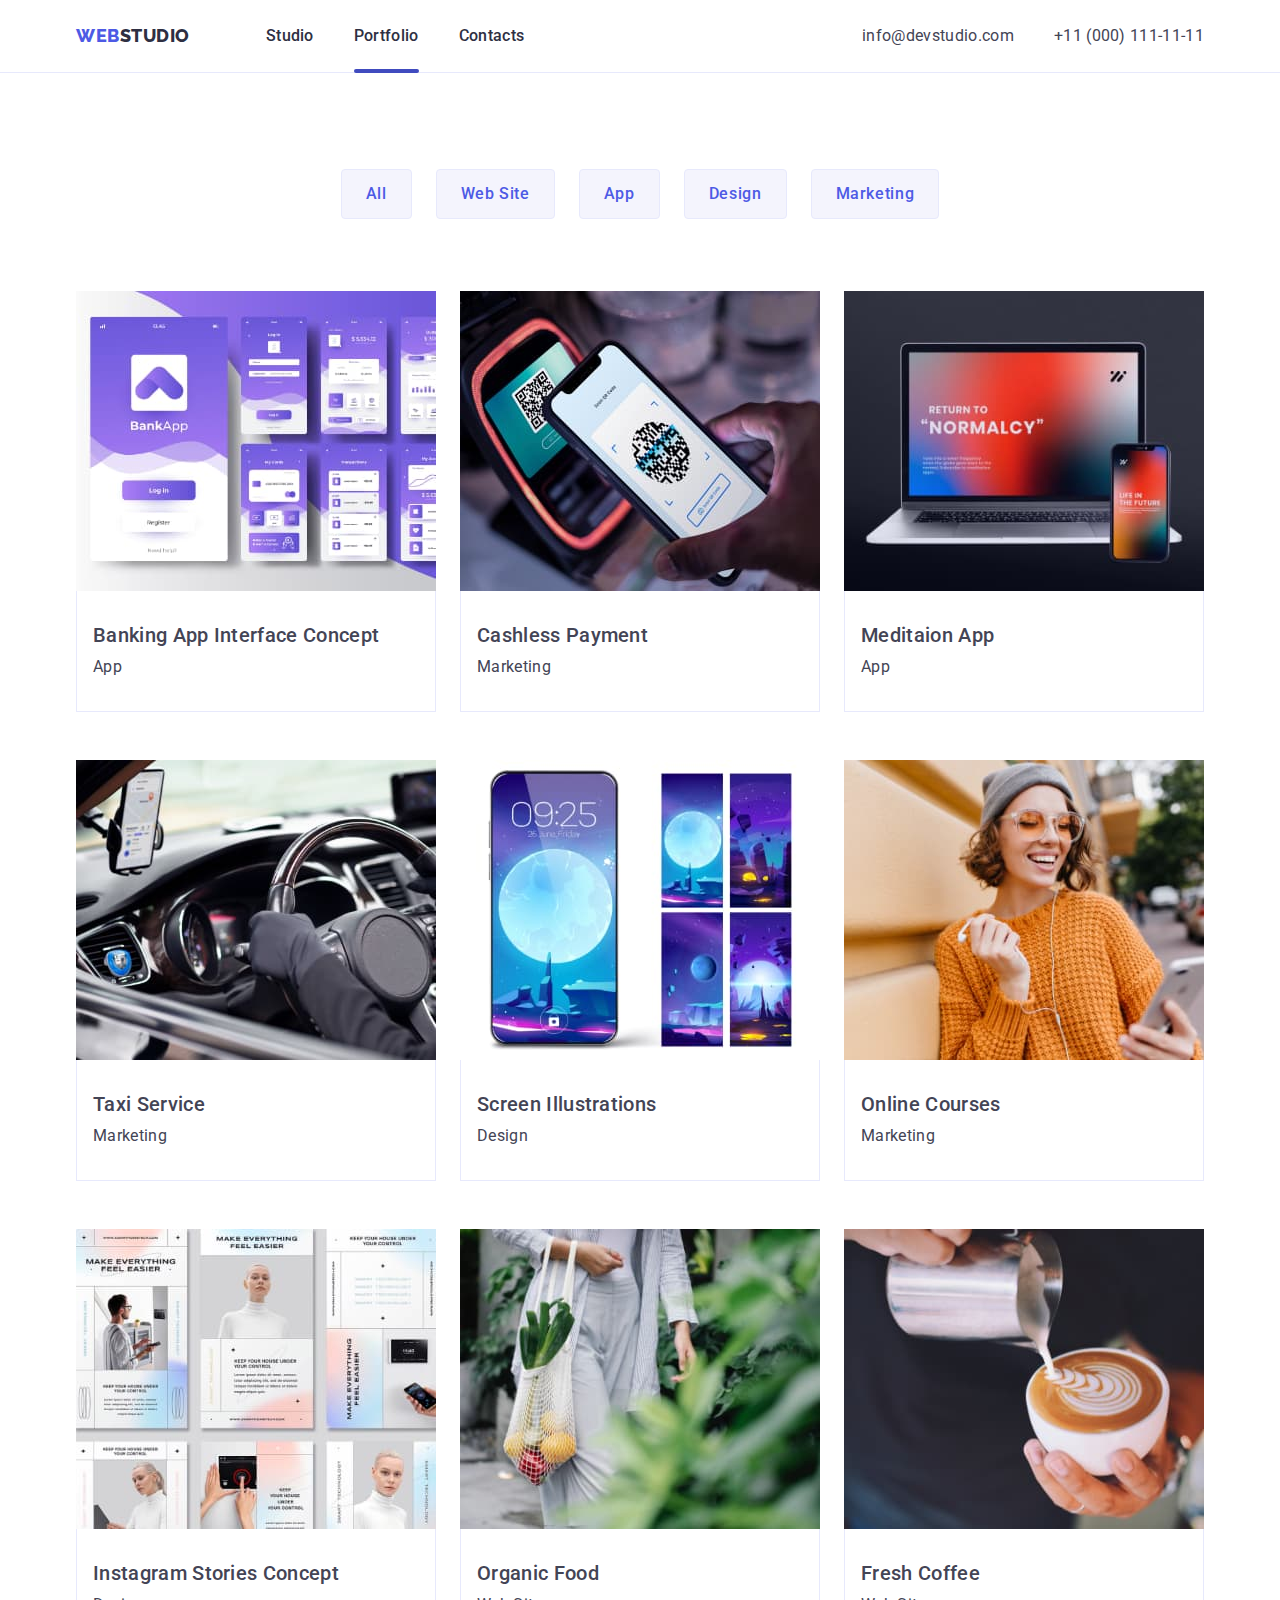
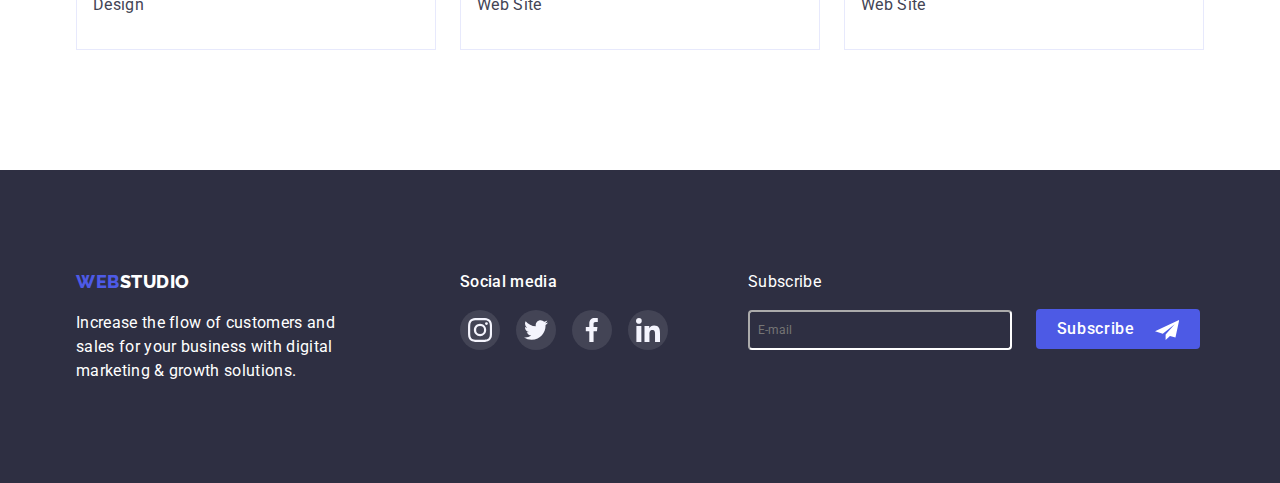
==== portfolio.html @ 2e5018e1 "duplicate repository hw5" ====
<!DOCTYPE html>
<html lang="en">
  <head>
    <meta charset="UTF-8" />
    <meta http-equiv="X-UA-Compatible" content="IE=edge" />
    <meta name="viewport" content="width=device-width, initial-scale=1.0" />
    <title>Portfolio</title>
    <link
      href="https://fonts.googleapis.com/css2?family=Raleway:wght@800&family=Roboto+Condensed&family=Roboto:wght@400;500;700&display=swap"
      rel="stylesheet"
    />
    <link
      rel="stylesheet"
      href="https://cdnjs.cloudflare.com/ajax/libs/modern-normalize/1.1.0/modern-normalize.min.css"
    />
    <link rel="stylesheet" href="./css/style.css" />
  </head>
  <body>
    <header class="page-hader">
      <!--navigation-->
      <div class="container">
        <div class="header-section">
          <nav class="nav-block">
            <a href="./index.html" class="logo"
              ><span class="logo-part">Web</span>Studio</a
            >
            <ul class="navbar">
              <li class="navbar-list item list">
                <a href="./index.html" class="navbar-link">Studio</a>
              </li>
              <li class="navbar-list item list">
                <a href="./portfolio.html" class="navbar-link current"
                  >Portfolio</a
                >
              </li>
              <li class="navbar-list item list">
                <a href="" class="navbar-link">Contacts</a>
              </li>
            </ul>
          </nav>

          <address class="address">
            <ul class="address-block">
              <li class="contacts-list item list">
                <a href="mailto:info@devstudio.com" class="contacts-mail"
                  >info@devstudio.com</a
                >
              </li>
              <li class="contacts-list item list">
                <a href="tel:+110001111111" class="contacts-tel"
                  >+11 (000) 111-11-11</a
                >
              </li>
            </ul>
          </address>
        </div>
      </div>
    </header>

    <!--portfolio-->
    <section class="portfolio">
      <div class="container">
        <h1 class="visually-hidden">buttons block</h1>
        <ul class="buttons-list list">
          <li class="button-filter">
            <button type="button" class="button-item">All</button>
          </li>

          <li class="button-filter">
            <button type="button" class="button-item">Web Site</button>
          </li>

          <li class="button-filter">
            <button type="button" class="button-item">App</button>
          </li>

          <li class="button-filter">
            <button type="button" class="button-item">Design</button>
          </li>

          <li class="button-filter">
            <button type="button" class="button-item">Marketing</button>
          </li>
        </ul>
      </div>
      <div class="container">
        <div class="porfolio-card">
          <ul class="portfolio-block">
            <li class="portfolio-list item list">
              <a href="#" class="portfilio_link">
                <div class="portfolio_thumb">
                  <img
                    src="./images/portfolio/bankapp.jpg"
                    alt="example mobile banking app"
                  />

                  <div class="portfolio_overlay">
                    <p>
                      Lorem ipsum dolor sit amet consectetur adipisicing elit.
                      Laborum cupiditate at a fugiat beatae! Rem dolorum nostrum
                      eaque consequatur, odio debitis velit consequuntur
                      aliquam, delectus reprehenderit laboriosam numquam
                      deserunt quas!
                    </p>
                  </div>
                </div>
                <div class="portfolio-content">
                  <h2 class="portfolio-title title">
                    Banking App Interface Concept
                  </h2>
                  <p class="portfolio-text">App</p>
                </div>
              </a>
            </li>

            <li class="portfolio-list item list">
              <a href="#" class="portfilio_link">
                <div class="portfolio_thumb">
                  <img
                    src="./images/portfolio/nfc.jpg"
                    width="360"
                    height="300"
                    alt="example cashless payment"
                  />
                  <div class="portfolio_overlay">
                    <p>
                      Lorem ipsum dolor sit amet consectetur adipisicing elit.
                      Laborum cupiditate at a fugiat beatae! Rem dolorum nostrum
                      eaque consequatur, odio debitis velit consequuntur
                      aliquam, delectus reprehenderit laboriosam numquam
                      deserunt quas!
                    </p>
                  </div>
                </div>
                <div class="portfolio-content">
                  <h2 class="portfolio-title title">Cashless Payment</h2>
                  <p class="portfolio-text">Marketing</p>
                </div></a
              >
            </li>
            <li class="portfolio-list item list">
              <a href="#" class="portfilio_link">
                <div class="portfolio_thumb">
                  <img
                    src="./images/portfolio/maditationapp.jpg"
                    width="360"
                    height="300"
                    alt="example maditation app on lap top"
                  />
                  <div class="portfolio_overlay">
                    <p>
                      Lorem ipsum dolor sit amet consectetur adipisicing elit.
                      Laborum cupiditate at a fugiat beatae! Rem dolorum nostrum
                      eaque consequatur, odio debitis velit consequuntur
                      aliquam, delectus reprehenderit laboriosam numquam
                      deserunt quas!
                    </p>
                  </div>
                </div>
                <div class="portfolio-content">
                  <h2 class="portfolio-title title">Meditaion App</h2>
                  <p class="portfolio-text">App</p>
                </div></a
              >
            </li>
            <li class="portfolio-list item list">
              <a href="#" class="portfilio_link">
                <div class="portfolio_thumb">
                  <img
                    src="./images/portfolio/taxiapp.jpg"
                    width="360"
                    height="300"
                    alt="driver watching mobile taxi app"
                  />
                  <div class="portfolio_overlay">
                    <p>
                      Lorem ipsum dolor sit amet consectetur adipisicing elit.
                      Laborum cupiditate at a fugiat beatae! Rem dolorum nostrum
                      eaque consequatur, odio debitis velit consequuntur
                      aliquam, delectus reprehenderit laboriosam numquam
                      deserunt quas!
                    </p>
                  </div>
                </div>

                <div class="portfolio-content">
                  <h2 class="portfolio-title title">Taxi Service</h2>
                  <p class="portfolio-text">Marketing</p>
                </div></a
              >
            </li>
            <li class="portfolio-list item list">
              <a href="#" class="portfilio_link">
                <div class="portfolio_thumb">
                  <img
                    src="./images/portfolio/screen.jpg"
                    width="360"
                    height="300"
                    alt="mobile phone screen with 4 kinds of pictures"
                  />
                  <div class="portfolio_overlay">
                    <p class="content-overlay">
                      Lorem ipsum dolor sit amet consectetur adipisicing elit.
                      Laborum cupiditate at a fugiat beatae! Rem dolorum nostrum
                      eaque consequatur, odio debitis velit consequuntur
                      aliquam, delectus reprehenderit laboriosam numquam
                      deserunt quas!
                    </p>
                  </div>
                </div>
                <div class="portfolio-content">
                  <h2 class="portfolio-title title">Screen Illustrations</h2>
                  <p class="portfolio-text">Design</p>
                </div></a
              >
            </li>

            <li class="portfolio-list item list">
              <a href="#" class="portfilio_link">
                <div class="portfolio_thumb">
                  <img
                    src="./images/portfolio/courses.jpg"
                    width="360"
                    height="300"
                    alt="red hair girl watching phone and smile"
                  />
                  <div class="portfolio_overlay">
                    <p>
                      Lorem ipsum dolor sit amet consectetur adipisicing elit.
                      Laborum cupiditate at a fugiat beatae! Rem dolorum nostrum
                      eaque consequatur, odio debitis velit consequuntur
                      aliquam, delectus reprehenderit laboriosam numquam
                      deserunt quas!
                    </p>
                  </div>
                </div>
                <div class="portfolio-content">
                  <h2 class="portfolio-title title">Online Courses</h2>
                  <p class="portfolio-text">Marketing</p>
                </div></a
              >
            </li>
            <li class="portfolio-list item list">
              <a href="#" class="portfilio_link">
                <div class="portfolio_thumb">
                  <img
                    src="./images/portfolio/instagram.jpg"
                    width="360"
                    height="300"
                    alt="collage different instagram pages style"
                  />
                  <div class="portfolio_overlay">
                    <p>
                      Lorem ipsum dolor sit amet consectetur adipisicing elit.
                      Laborum cupiditate at a fugiat beatae! Rem dolorum nostrum
                      eaque consequatur, odio debitis velit consequuntur
                      aliquam, delectus reprehenderit laboriosam numquam
                      deserunt quas!
                    </p>
                  </div>
                </div>
                <div class="portfolio-content">
                  <h2 class="portfolio-title title">
                    Instagram Stories Concept
                  </h2>
                  <p class="portfolio-text">Design</p>
                </div></a
              >
            </li>
            <li class="portfolio-list item list">
              <a href="#" class="portfilio_link">
                <div class="portfolio_thumb">
                  <img
                    src="./images/portfolio/food.jpg"
                    width="360"
                    height="300"
                    alt="a woman carries fresh vegetables"
                  />
                  <div class="portfolio_overlay">
                    <p>
                      Lorem ipsum dolor sit amet consectetur adipisicing elit.
                      Laborum cupiditate at a fugiat beatae! Rem dolorum nostrum
                      eaque consequatur, odio debitis velit consequuntur
                      aliquam, delectus reprehenderit laboriosam numquam
                      deserunt quas!
                    </p>
                  </div>
                </div>
                <div class="portfolio-content">
                  <h2 class="portfolio-title title">Organic Food</h2>
                  <p class="portfolio-text">Web Site</p>
                </div></a
              >
            </li>
            <li class="portfolio-list item list">
              <a href="#" class="portfilio_link">
                <div class="portfolio_thumb">
                  <img
                    src="./images/portfolio/cofeee.jpg"
                    width="360"
                    height="300"
                    alt="barista pours coffee into a cup"
                  />
                  <div class="portfolio_overlay">
                    <p>
                      Lorem ipsum dolor sit amet consectetur adipisicing elit.
                      Laborum cupiditate at a fugiat beatae! Rem dolorum nostrum
                      eaque consequatur, odio debitis velit consequuntur
                      aliquam, delectus reprehenderit laboriosam numquam
                      deserunt quas!
                    </p>
                  </div>
                </div>
                <div class="portfolio-content">
                  <h2 class="portfolio-title title">Fresh Coffee</h2>
                  <p class="portfolio-text">Web Site</p>
                </div></a
              >
            </li>
          </ul>
        </div>
      </div>
    </section>

    <!--footer-->
    <footer class="footer">
      <div class="container">
        <div class="footer-block">
          <div class="footer-logo">
            <a href="./index.html" class="logo"
              ><span class="logo-part">Web</span
              ><span class="logo-second">Studio</span></a
            >
            <div class="footer-text">
              <p>
                Increase the flow of customers and sales for your business with
                digital marketing & growth solutions.
              </p>
            </div>
          </div>

          <div class="social-links">
            <h3 class="socialmedia-title">Social media</h3>
            <ul class="socialmedia-list list">
              <li class="socialmedia-item">
                <a href="#" class="socialmedia-link">
                  <svg class="socialmedia-icon">
                    <use
                      href="./images/social_links/symbol-defs.svg#icon-instagram"
                    ></use>
                  </svg>
                </a>
              </li>
              <li class="socialmedia-item">
                <a href="#" class="socialmedia-link">
                  <svg class="socialmedia-icon">
                    <use
                      href="./images/social_links/symbol-defs.svg#icon-twitter"
                    ></use>
                  </svg>
                </a>
              </li>
              <li class="socialmedia-item">
                <a href="#" class="socialmedia-link">
                  <svg class="socialmedia-icon">
                    <use
                      href="./images/social_links/symbol-defs.svg#icon-facebook"
                    ></use>
                  </svg>
                </a>
              </li>
              <li class="socialmedia-item">
                <a href="#" class="socialmedia-link">
                  <svg class="socialmedia-icon">
                    <use
                      href="./images/social_links/symbol-defs.svg#icon-linkedin"
                    ></use>
                  </svg>
                </a>
              </li>
            </ul>
          </div>
          <form class="form-footer">
            <label for="email" type="email"> Subscribe </label>
            <div class="form-field">
              <input
                type="email"
                name="email"
                class="input-info"
                id="email"
                placeholder="E-mail"
              />
              <div class="subscribe-button">
                <button type="submite" class="subscribe-btn">
                  Subscribe
                  <svg class="form_send-icon">
                    <use
                      href="./images/form-icon/symbol-defs.svg#.form-field-icon-send"
                    ></use>
                  </svg>
                </button>
              </div>
            </div>
          </form>
        </div>
      </div>
    </footer>
  </body>
</html>
---- css/style.css ----
/*----------special properties-------*/
:root {
  --primery-text-color: #434455;
  --title-text-color: #2e2f42;
  --accent-color: #4d5ae5;
  --accent-color-hover: #404bbf;
  --primary-bg-color: #ffffff;
  --secodary-text-color: #ffffff;
  --main-bcg-color: #f4f4fd;
  --button-main-color: #f4f4fd;
  --button-border-color: #e7e9fc;
  --main-small-space: 24px;
  --main-large-spase: 120px;
}
.visually-hidden {
  position: absolute;
  width: 1px;
  height: 1px;
  margin: -1px;
  border: 0;
  padding: 0;

  white-space: nowrap;
  clip-path: inset(100%);
  clip: rect(0 0 0 0);
  overflow: hidden;
}
/*------------global-----------------*/

body {
  color: var(--primery-text-color);
  font-family: "Roboto", sans-serif;
  font-size: 16px;
  line-height: 1.5;
  letter-spacing: 0.02em;
  margin: 0px;
}

.list {
  list-style: none;
}

.title {
  font-size: 20px;
  font-weight: 500;
  line-height: 1.2;
}

h1,
h2,
h3,
ul,
p {
  padding: 0;
  margin: 0;
}

.container {
  width: 1158px;
  padding-left: 15px;
  padding-right: 15px;
  margin-right: auto;
  margin-left: auto;
}
img {
  display: block;
  max-width: 100%;
  height: auto;
}
a {
  text-decoration: none;
  font-style: normal;
}

/*---header----*/
.page-hader {
  padding: var(--main-small-space);
  border-bottom: 1px solid var(--button-border-color);
}
.header-section {
  display: flex;
}

/*-------------block nav-----------*/

/*-------------logo----------------*/
.logo {
  color: var(--title-text-color);
  font-family: Raleway;
  font-weight: 800;
  font-size: 18px;
  line-height: 1.33;
  letter-spacing: 0.03em;
  text-transform: uppercase;
}
.logo-part {
  color: var(--accent-color);
}
.logo-second {
  color: var(--secodary-text-color);
}

.nav-block {
  display: flex;
  transition: color 0, 5s linear;
}

.navbar {
  display: flex;
  margin-left: 76px;
  gap: 40px;
}

.navbar-link {
  display: flex;
  font-size: 16px;
  font-weight: 500;
  position: relative;
  color: var(--title-text-color);
  transition: 0.25s linear;
}

.navbar-link:hover,
.navbar-link:focus {
  color: var(--accent-color-hover);
}

.navbar-list {
  position: relative;
  transition: 0.25s linear;
}
.current::after {
  content: "";
  position: absolute;
  display: block;
  top: 45px;
  left: 0px;

  width: 100%;
  height: 4px;
  background-color: var(--accent-color-hover);

  border-radius: 2px;
}

/*-----------address block----------*/
.address {
  margin-left: auto;
}
.address-block {
  display: flex;
  gap: 40px;
}

.contacts-mail,
.contacts-tel {
  text-decoration: none;
  color: var(--primery-text-color);
  font-size: 16px;
}

.contacts-mail:hover,
.contacts-mail:focus {
  color: var(--accent-color-hover);
}
.contacts-tel:hover,
.contacts-tel:focus {
  color: var(--accent-color-hover);
}
/*-------------block nav-----------*/

/*------------------hero block--------*/
.hero-page {
  color: var(--secodary-text-color);
  max-width: 1440px;

  margin-bottom: var(--main-large-spase);
  margin-left: auto;
  margin-right: auto;
  padding-top: 188px;
  padding-bottom: 188px;
  text-align: center;
  content: "";

  background-color: var(--primery-text-color);
  background-image: linear-gradient(
      rgba(46, 47, 66, 0.7),
      rgba(46, 47, 66, 0.7)
    ),
    url(../images/background/people-office\ 1.jpg);

  background-repeat: no-repeat;
  background-position: center center;
  background-size: cover;
}

.hero-title {
  font-weight: 700;
  font-size: 56px;
  line-height: 1.1;
  letter-spacing: 0.02em;
  margin-bottom: 48px;
}

.hero-btn {
  display: block;
  border-radius: 4px;
  min-width: 169px;
  padding: 16px 32px;
  margin: 0 auto;
  border: none;

  color: var(--secodary-text-color);
  background-color: var(--accent-color);
  font-weight: 500;
  letter-spacing: 0.04em;
  line-height: 1.5;
  cursor: pointer;
  transition: 250ms linear;
}

.hero-btn:hover,
.hero-btn:focus {
  background-color: var(--accent-color-hover);
}
.backdrop {
  position: fixed;
  top: 0;
  left: 0;
  width: 100%;
  height: 100%;

  background-color: rgba(46, 47, 66, 0.4);
  transition: opacity 250ms linear, visibility 250ms linear;
}
.is-hidden {
  visibility: hidden;
  pointer-events: none;
}
.backdrop.is-hidden {
  opacity: 0;
  pointer-events: none;
}
.modal {
  position: absolute;
  top: 50%;
  left: 50%;

  width: 408px;
  height: 576px;

  padding: 15px;

  background-color: #fcfcfc;
  border-radius: 4px;
  box-shadow: 0px 1px 1px rgba(0, 0, 0, 0.14), 0px 1px 3px rgba(0, 0, 0, 0.12),
    0px 2px 1px rgba(0, 0, 0, 0.2);

  transform: translate(-50%, -50%) scale(1);
  transition: 0.25s linear;
}
.backdrop.is-hidden .modal {
  transform: translate(-50%, -50%) scale(0);
}

.close-hero_modal {
  display: block;
  margin-left: auto;
  padding: 8px;

  width: 24px;
  height: 24px;
  border-radius: 50%;
  border: 1px solid rgba(0, 0, 0, 0.1);
  background-color: rgba(231, 233, 252, 1);
  cursor: pointer;
  transition: 0.25s linear;
}
.close-hero_modal:hover,
.close-hero_modal:focus {
  background-color: var(--accent-color-hover);
}

.close-icon {
  display: block;
  margin: auto;
  width: 100%;
  height: 100%;

  fill: #000000;
}
.close-icon:hover,
.close-icon:focus {
  fill: var(--primary-bg-color);
}

/*------------------features-------------*/
.features-block {
  margin-bottom: var(--main-large-spase);
}

.features {
  display: flex;
  gap: var(--main-small-space);
}

.features-title {
  margin-bottom: 8px;
}

.features-text {
  min-width: 264px;
  text-align: left;
}
.features-list::before {
  content: "";
  display: block;
  height: 112px;
  background-repeat: no-repeat;
  background-position: center;
  background-color: var(--button-main-color);
  padding: 24px 100px;
  margin-bottom: 8px;
}
.strategy::before {
  background-image: url(../images/background/antenna.svg);
}

.punctuality::before {
  background-image: url(../images/background/clock.svg);
}

.diligence::before {
  background-image: url(../images/background/diagram.svg);
}
.technologies::before {
  background-image: url(../images/background/astronaut.svg);
}
/*------------------competence------------*/
.work-section {
  margin-bottom: var(--main-large-spase);
}
.work-title {
  color: var(--title-text-color);
  font-size: 36px;
  font-weight: 700;
  line-height: 1.1;
  letter-spacing: 0.02em;
  margin-bottom: 72px;
  text-align: center;
}
.work-list {
  margin-left: var(--main-small-space);
}
.work-list:first-child {
  margin-left: 0;
}
.work_image-set {
  display: flex;
  flex-basis: calc(100% / 3);
  margin: 0;
}

/*---------------------team---------------*/
.team {
  align-content: center;
  margin-right: auto;
  margin-left: auto;
  padding-top: var(--main-large-spase);
  padding-bottom: var(--main-large-spase);
  background-color: var(--button-main-color);
}
.team-title {
  color: var(--title-text-color);
  font-size: 36px;
  font-weight: 700;
  line-height: 1.1;
  letter-spacing: 0.02em;
  text-align: center;
  margin-bottom: 72px;
}
.team-list {
  display: flex;
  gap: var(--main-small-space);
}
.team-block {
  background-color: var(--primary-bg-color);
  box-shadow: 0px 1px 6px rgba(46, 47, 66, 0.08),
    0px 1px 1px rgba(46, 47, 66, 0.16), 0px 2px 1px rgba(46, 47, 66, 0.08);
}
.team-content {
  padding: 32px 16px;
  text-align: center;
  border-radius: 0px 0px 4px 4px;
}

.team-member {
  color: var(--title-text-color);
  margin-bottom: 8px;
}
.team-image {
  background-color: var(--primary-bg-color);
}
.team-person {
  margin-bottom: 8px;
}
.personal-links {
  display: flex;
  justify-content: center;
  gap: 24px;
}

.personal-item {
  width: 40px;
  height: 40px;
}
.personal-link {
  display: flex;
  justify-content: center;
  align-items: center;
  width: 100%;
  height: 100%;
  border-radius: 50%;
  background-color: var(--accent-color);
  transition: 0.25s linear;
}
.personal-link:hover {
  background-color: var(--accent-color-hover);
}
.personal_media-icon {
  width: 16px;
  height: 16px;
}

/*-------customers---------*/
.customer-block {
  padding-top: 130px;
  padding-bottom: 130px;
  margin-right: auto;
  margin-left: auto;
  background-color: var(--primary-bg-color);
}
.customer-title {
  color: var(--title-text-color);
  font-weight: 700;
  font-size: 36px;
  line-height: 1.1;
  text-align: center;
  margin-bottom: 72px;
}

.customer-list {
  display: flex;
  justify-content: center;
  gap: 24px;
}
.customer-link {
  display: block;
}

.brand-list {
  display: flex;
  align-items: center;
  justify-content: center;
}

.brand-link {
  display: block;
  padding: 16px 32px;
  width: 168px;
  height: 88px;
  fill: #8e8f99;
  border: 1px solid #8e8f99;
  border-radius: 4px;
  transition: 0.25s linear;
}
.brand-link:hover,
.brand-link:focus {
  fill: var(--accent-color-hover);
  border-color: var(--accent-color-hover);
}

/*-------------------footer----------------*/
.footer {
  color: var(--secodary-text-color);
  background-color: #2e2f42;
  margin-right: auto;
  margin-left: auto;
  padding: 100px 0 100px 0;
}

.footer-block {
  display: flex;
}
.footer-text {
  margin-top: 16px;
}
.footer-logo {
  display: block;
  width: 264px;
}
.footer-logo > .logo {
  margin-bottom: 16px;
}

/*----social links---*/
.socialmedia-title {
  font-size: 16px;
  font-weight: 500;
  margin-bottom: 16px;
}
.social-links {
  margin-left: 120px;
  margin-right: 0;
}

.socialmedia-list {
  display: flex;
  justify-content: center;
  gap: 16px;
}
.socialmedia-item {
  width: 40px;
  height: 40px;
}

.socialmedia-link {
  display: flex;
  justify-content: center;
  align-items: center;
  width: 100%;
  height: 100%;
  border-radius: 50%;
  background-color: var(--primery-text-color);
  transition: 0.25s linear;
}
.socialmedia-link:is(:hover, :focus) {
  background-color: #31d0aa;
}
.socialmedia-icon {
  width: 24px;
  height: 24px;
}
.form-footer {
  display: flex;
  flex-direction: column;

  margin-left: 80px;
}
.form-field {
  display: flex;
  align-items: baseline;
  gap: 24px;
}
.label {
  display: inline-block;
  margin-bottom: 16px;
}

.input-info {
  font-size: 12px;
  padding: 8px 8px;
  width: 264px;
  height: 40px;
  border-color: #ffffff;
  border-radius: 4px;
  background-color: #2e2f42;
  margin-top: 16px;
  color: var(--secodary-text-color);
}

.subscribe-btn {
  display: block;
  border-radius: 4px;
  padding: 8px;
  min-width: 164px;
  max-height: 40px;

  border: none;
  color: var(--secodary-text-color);
  background-color: var(--accent-color);
  font-weight: 500;
  font-size: 16px;
  letter-spacing: 0.04em;
  line-height: 1.5;
  cursor: pointer;
  transition: 250ms linear;
}
.subscribe-btn:is(:hover, :focus) {
  background-color: var(--accent-color-hover);
}
.form_send-icon {
  display: inline-block;
  vertical-align: middle;
  margin-left: 16px;
  width: 24px;
  height: 24px;
}

/*-------------<page portfolio>------------*/

/*----------------buttons------------------*/
.buttons-list {
  display: flex;
  justify-content: center;

  padding-top: 96px;
  margin-bottom: 72px;
  gap: var(--main-small-space);
  transition: transform 250ms ease, opacity 1s ease;
}
.button-item {
  border: 1px solid var(--button-border-color);
  background-color: var(--button-main-color);
  color: var(--accent-color);
  padding: 12px 24px;
  border-radius: 4px;
  border-width: 1px;

  font-weight: 500;
  line-height: 1.5;
  text-align: center;
  letter-spacing: 0.04em;
  transition: 250ms linear, opacity 3s linear;
}
.button-item:hover,
.button-item:focus {
  border-color: var(--button-border-color);
  background-color: var(--accent-color-hover);
  color: var(--secodary-text-color);
  border-color: var(--accent-color-hover);
  transition: transform 250ms ease, opacity 1s ease;
}
.button-filter:hover {
  box-shadow: 0px 3px 1px rgba(0, 0, 0, 0.1), 0px 2px 1px rgba(0, 0, 0, 0.08),
    0px 2px 2px rgba(0, 0, 0, 0.12);
  border-radius: 4px;
}

/*-------------portfolio----------------*/
.portfolio {
  margin-bottom: 120px;
}

.portfolio-block {
  padding: 0;
  margin: 0;
  display: flex;
  flex-wrap: wrap;
}
.portfolio-block .list {
  margin-top: 48px;
  margin-right: var(--main-small-space);
}
.portfolio-block .list:nth-child(-n + 3) {
  margin-top: 0;
}
.portfolio-block .list:nth-child(3n) {
  margin-right: 0px;
}
.portfolio-list:hover {
  box-shadow: 0px 1px 6px rgba(46, 47, 66, 0.08),
    0px 1px 1px rgba(46, 47, 66, 0.16), 0px 2px 1px rgba(46, 47, 66, 0.08);
}

.portfolio-list {
  position: relative;
}
.portfolio-content {
  color: var(--primery-text-color);
  text-decoration: none;
  padding-top: 32px;
  padding-left: 16px;
  padding-bottom: 32px;
  text-align: left;
  border: 1px solid var(--button-border-color);
  border-top: none;
}
.portfolio-content:hover {
  border-color: var(--button-main-color);
}
.portfolio-title {
  margin-bottom: 8px;
}

.portfolio-text {
  font-size: 16px;
  font-weight: 400;
}

/*------------*/
.portfolio_thumb {
  position: relative;
  overflow: hidden;
}

.portfolio_overlay {
  display: inline-block;
  position: absolute;
  opacity: 0;

  top: 0;
  left: 0;
  width: 100%;
  height: 100%;
  background-color: var(--accent-color-hover);

  transform: translateY(100%);
  transition: transform 250ms ease, opacity 1s ease;
  padding: 40px 32px;
  color: var(--secodary-text-color);
}
.portfilio_link:is(:hover, :focus) .portfolio_overlay {
  transform: translateY(0);
  opacity: 1;
}
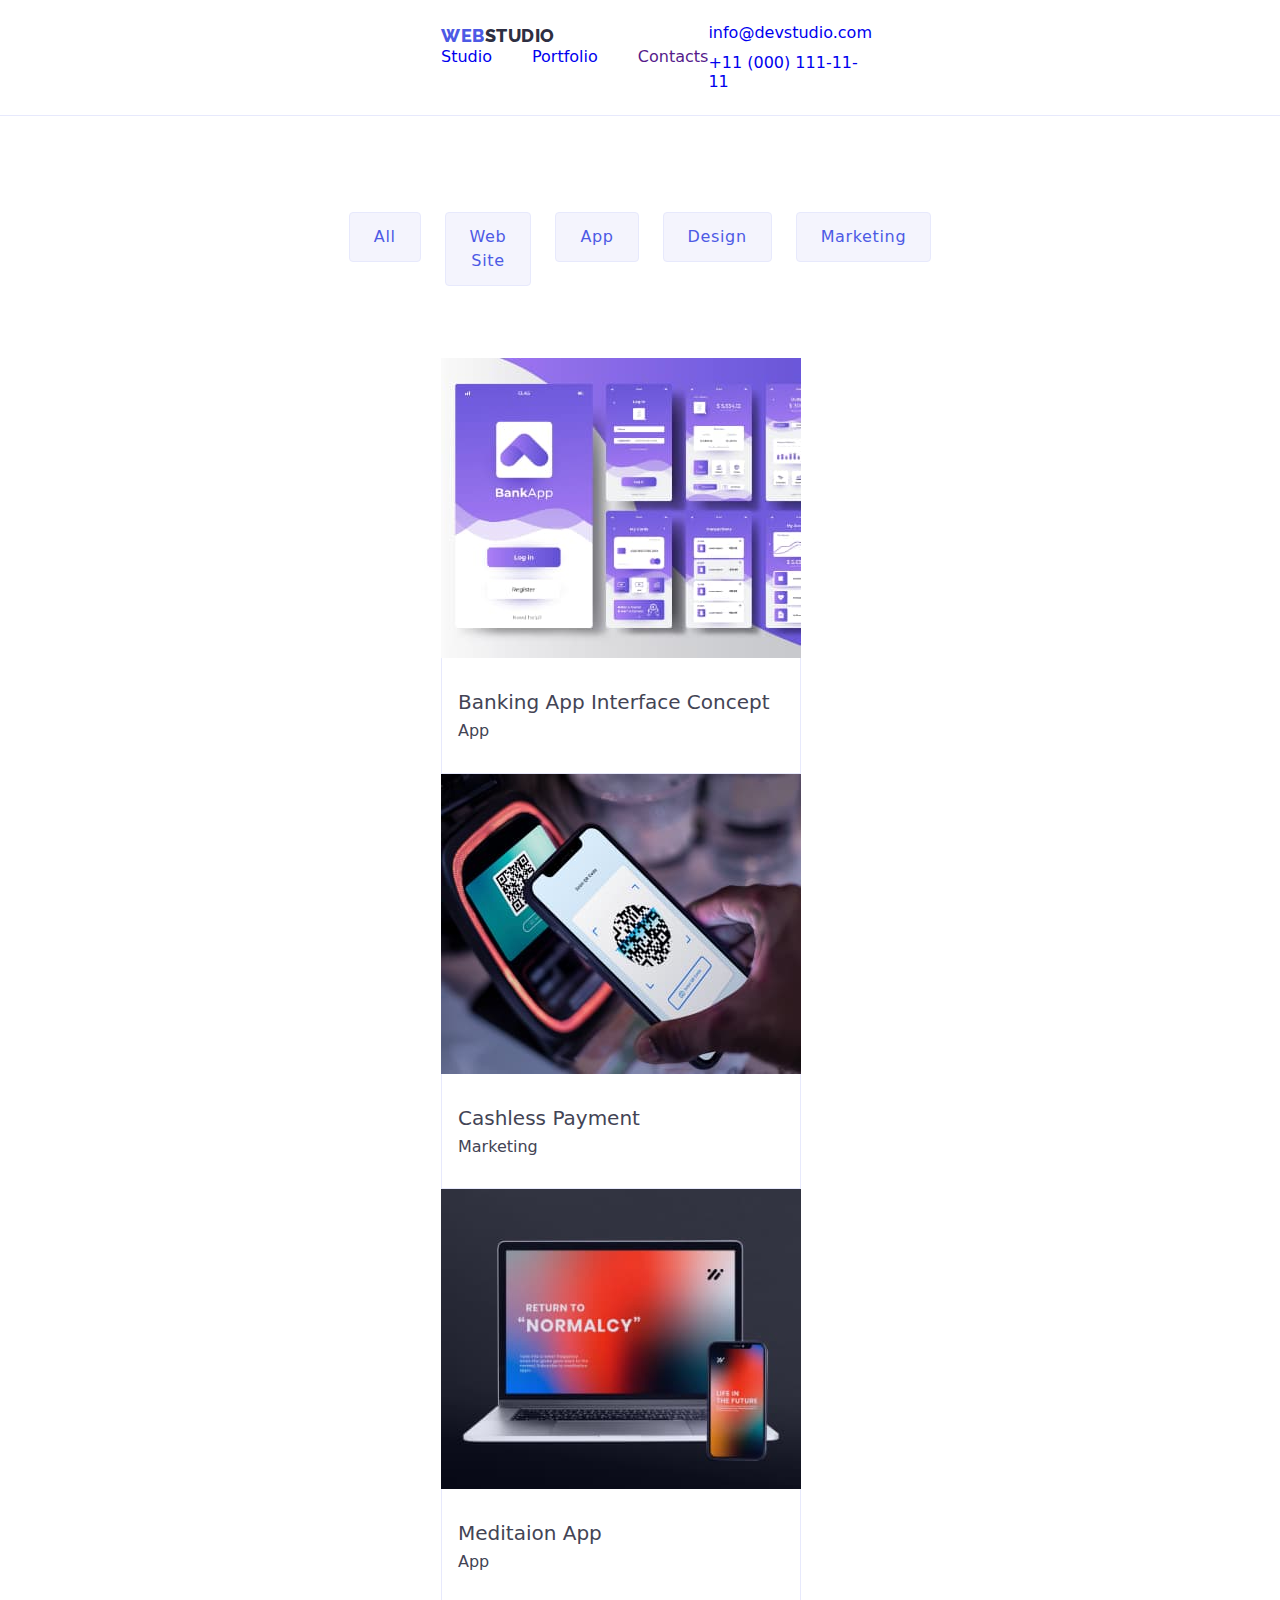
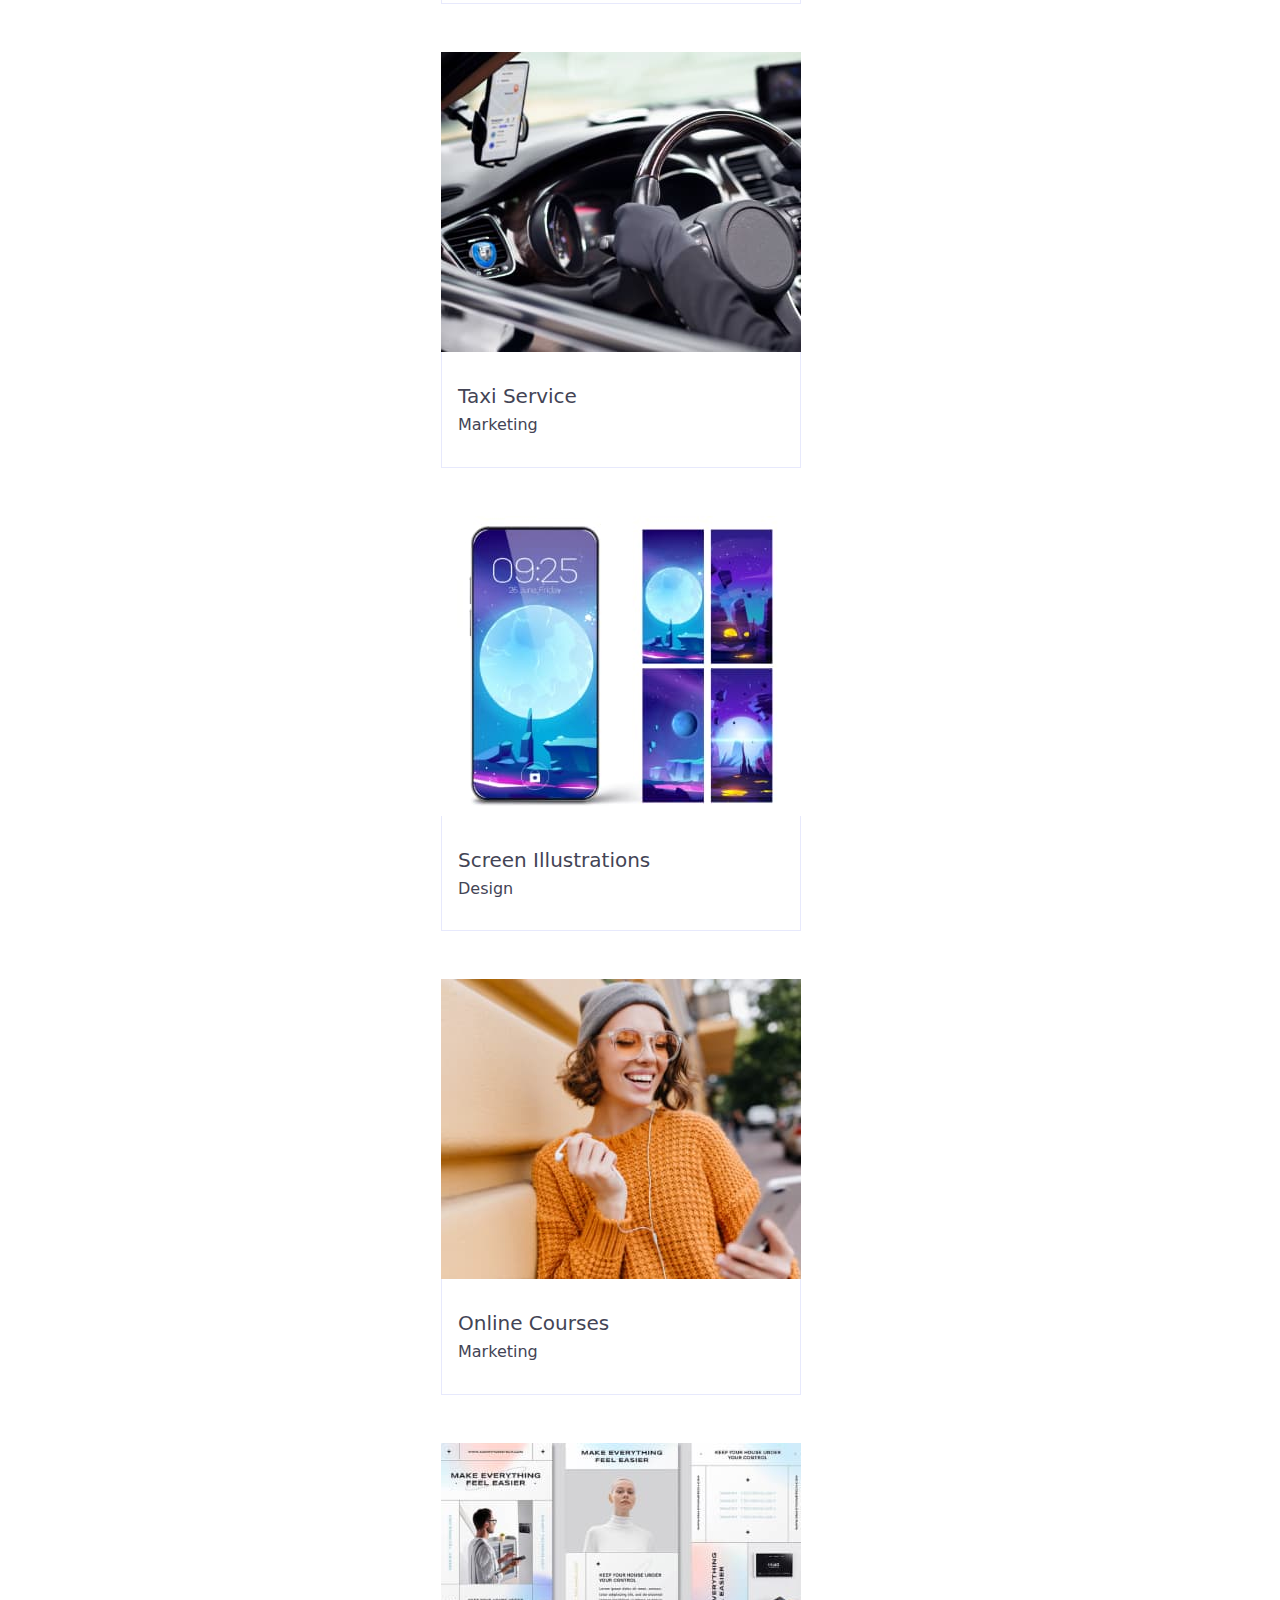
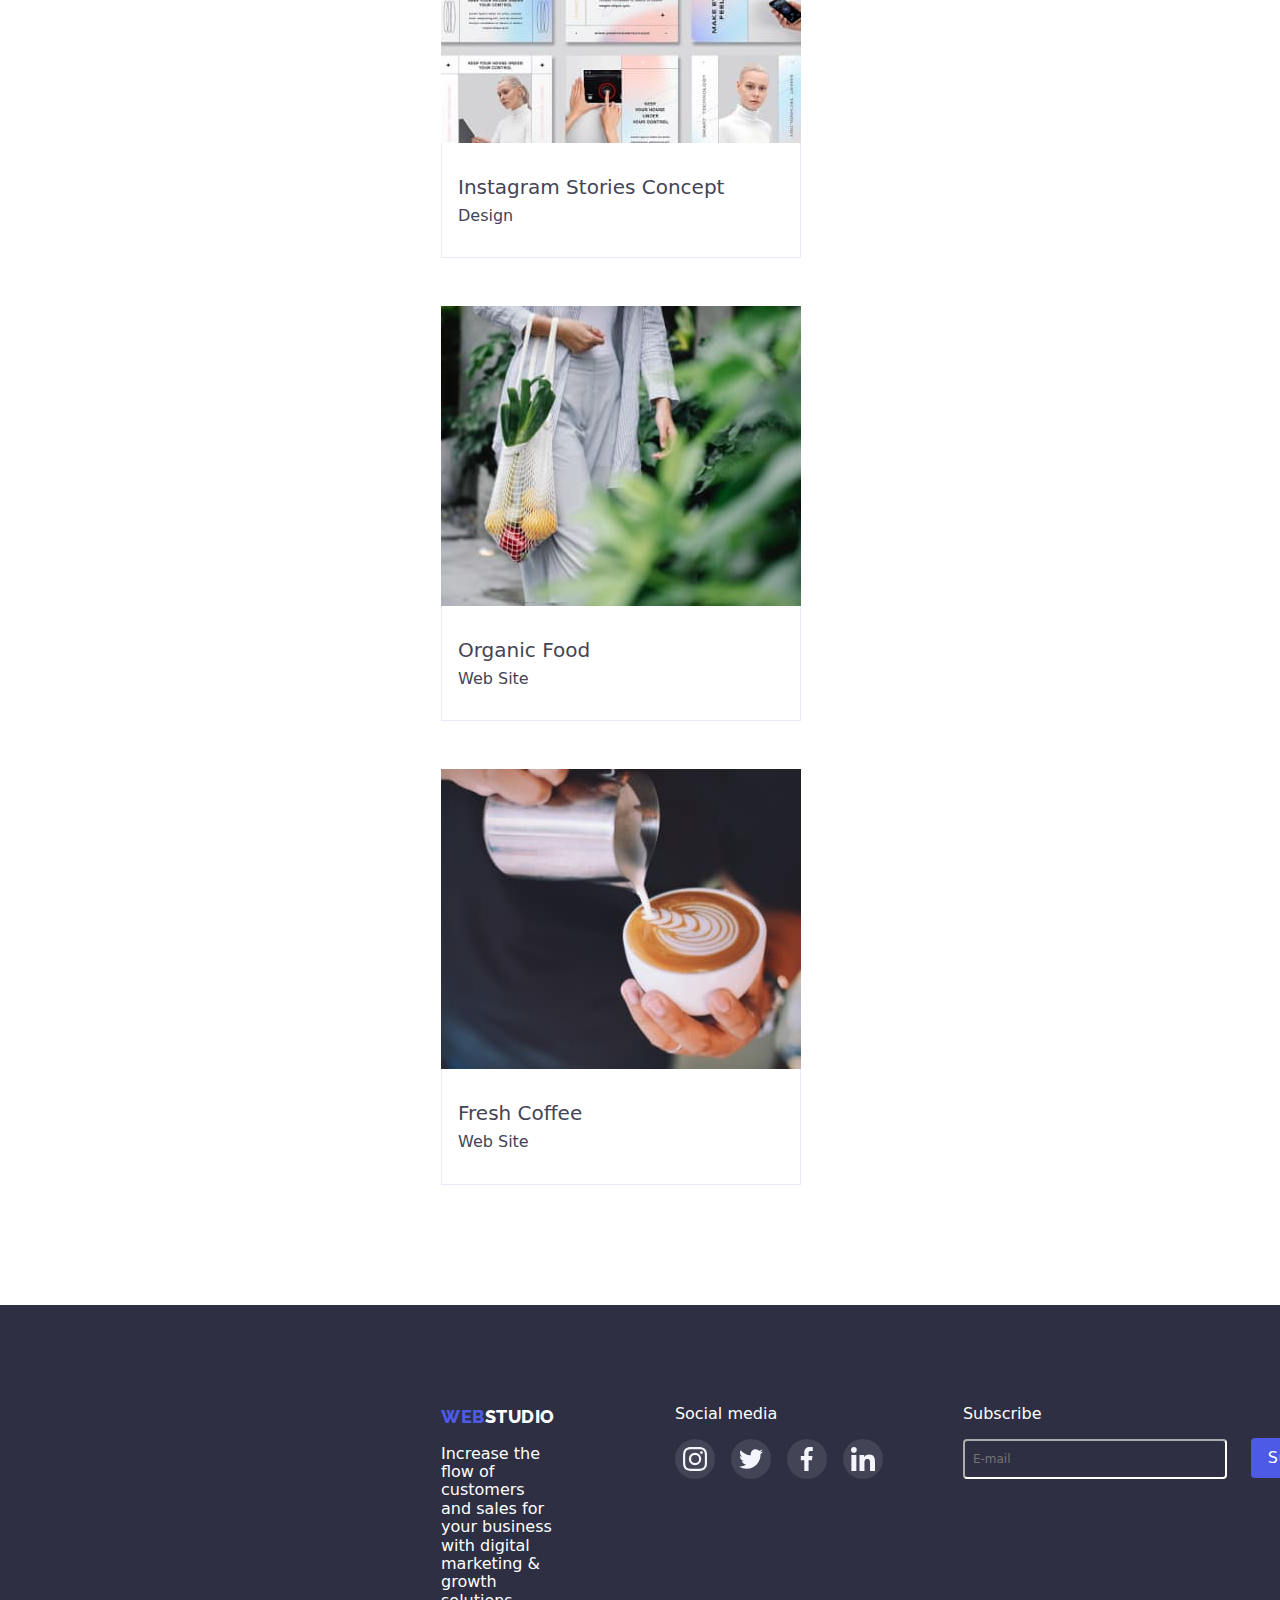
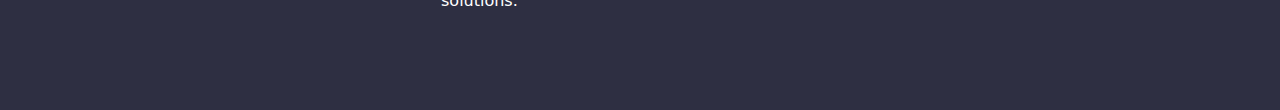
==== commit 3aa26615: "added css to portfolio page" ====
--- a/portfolio.html
+++ b/portfolio.html
@@ -13,7 +13,9 @@
       rel="stylesheet"
       href="https://cdnjs.cloudflare.com/ajax/libs/modern-normalize/1.1.0/modern-normalize.min.css"
     />
-    <link rel="stylesheet" href="./css/style.css" />
+     <link rel="stylesheet" href="./css/style.css" />
+    <link rel="stylesheet" href="./css/tablet.css" />
+    <link rel="stylesheet" href="./css/mobile.css" />
   </head>
   <body>
     <header class="page-hader">
@@ -381,7 +383,7 @@
             </ul>
           </div>
           <form class="form-footer">
-            <label for="email" type="email"> Subscribe </label>
+            <label for="email"> Subscribe </label>
             <div class="form-field">
               <input
                 type="email"
@@ -391,7 +393,7 @@
                 placeholder="E-mail"
               />
               <div class="subscribe-button">
-                <button type="submite" class="subscribe-btn">
+                <button type="submit" class="subscribe-btn">
                   Subscribe
                   <svg class="form_send-icon">
                     <use
--- a/css/style.css
+++ b/css/style.css
@@ -1,4 +1,4 @@
-/*----------special properties-------*/
+/* ----------special properties-------*/
 :root {
   --primery-text-color: #434455;
   --title-text-color: #2e2f42;
@@ -9,6 +9,8 @@
   --main-bcg-color: #f4f4fd;
   --button-main-color: #f4f4fd;
   --button-border-color: #e7e9fc;
+  --form-color: rgba(142, 143, 153, 1);
+  --form-color-focus: rgba(77, 90, 229, 1);
   --main-small-space: 24px;
   --main-large-spase: 120px;
 }
@@ -25,8 +27,9 @@
   clip: rect(0 0 0 0);
   overflow: hidden;
 }
+*/
 /*------------global-----------------*/
-
+ 
 body {
   color: var(--primery-text-color);
   font-family: "Roboto", sans-serif;
@@ -56,7 +59,7 @@
 }
 
 .container {
-  width: 1158px;
+  width: 100%;
   padding-left: 15px;
   padding-right: 15px;
   margin-right: auto;
@@ -82,9 +85,25 @@
 }
 
 /*-------------block nav-----------*/
+/* .burger-btn {
+  border-color: transparent;
+  background-color: transparent;
+  padding: 0;
+}
+.burger:hover {
+  fill: var(--accent-color-hover);
+}
+.burger {
+  display: block;
+  fill: rgba(46, 47, 66, 1);
+  background-color: rgba(255, 255, 255, 1);
+  outline: none;
+  width: 30px;
+  height: 19px;
+} */
 
 /*-------------logo----------------*/
-.logo {
+/* .logo {
   color: var(--title-text-color);
   font-family: Raleway;
   font-weight: 800;
@@ -141,10 +160,10 @@
   background-color: var(--accent-color-hover);
 
   border-radius: 2px;
-}
+} */
 
 /*-----------address block----------*/
-.address {
+/* .address {
   margin-left: auto;
 }
 .address-block {
@@ -166,11 +185,11 @@
 .contacts-tel:hover,
 .contacts-tel:focus {
   color: var(--accent-color-hover);
-}
+} */
 /*-------------block nav-----------*/
 
 /*------------------hero block--------*/
-.hero-page {
+/* .hero-page {
   color: var(--secodary-text-color);
   max-width: 1440px;
 
@@ -222,7 +241,7 @@
 .hero-btn:hover,
 .hero-btn:focus {
   background-color: var(--accent-color-hover);
-}
+} */
 .backdrop {
   position: fixed;
   top: 0;
@@ -243,13 +262,15 @@
 }
 .modal {
   position: absolute;
+  display: inline-block;
+  align-items: center;
   top: 50%;
   left: 50%;
 
   width: 408px;
-  height: 576px;
-
-  padding: 15px;
+  height: 584px;
+
+  padding: 24px;
 
   background-color: #fcfcfc;
   border-radius: 4px;
@@ -267,6 +288,7 @@
   display: block;
   margin-left: auto;
   padding: 8px;
+  margin-bottom: 24px;
 
   width: 24px;
   height: 24px;
@@ -294,8 +316,157 @@
   fill: var(--primary-bg-color);
 }
 
+/*-----------modal form----------*/
+/* .form {
+  margin: 0;
+  padding: 0;
+}
+
+.form-title {
+  color: var(--title-text-color);
+  font-size: 16px;
+  margin-bottom: 14px;
+}
+.form-group {
+  position: relative;
+  display: flex;
+  flex-direction: column;
+
+  font-size: 12px;
+  text-align: left;
+  margin-bottom: 8px;
+}
+.form-group input {
+  height: 40px;
+}
+.form-group:nth-child(4n) {
+  margin-bottom: 16px;
+}
+.form-group:nth-child(5n) {
+  margin-bottom: 24px;
+}
+
+.form-input {
+  position: relative;
+}
+
+.input-icon {
+  display: inline;
+  position: absolute;
+  top: 14px;
+  left: 19px;
+  width: 12px;
+  height: 12px;
+  fill: rgba(46, 47, 66, 1);
+}
+
+.form-group label {
+  color: var(--form-color);
+}
+
+.form-group .formfield-input {
+  width: 100%;
+  padding: 11px 38px;
+  border: 1px solid rgba(46, 47, 66, 0.3);
+  border-radius: 4px;
+  outline: none;
+}
+.formfield-input:focus {
+  border-color: var(--form-color-focus);
+}
+input:focus + .input-icon {
+  border-color: var(--form-color-focus);
+  fill: var(--form-color-focus);
+}
+.comments {
+  width: 100%;
+  height: 120px;
+  padding: 8px 16px;
+  resize: none;
+  border-radius: 4px;
+  border: 1px solid rgba(46, 47, 66, 0.3);
+  outline: none;
+}
+
+.comments:focus {
+  border-color: var(--accent-color-hover);
+}
+
+.checkbox {
+  appearance: none;
+  position: absolute;
+}
+
+.checkbox-label::before {
+  position: absolute;
+  content: "";
+  width: 16px;
+  height: 16px;
+  border: 1px solid rgba(46, 47, 66, 1);
+  border-radius: 4px;
+}
+.checkbox:checked + .checkbox-label::before {
+  border-color: rgba(64, 75, 191, 1);
+  background-color: rgba(64, 75, 191, 1);
+  transition: 0.25s linear;
+}
+
+.checkmark-icon {
+  position: absolute;
+  fill: transparent;
+  width: 10px;
+  height: 8px;
+  top: 45%;
+  left: 3px;
+  transform: translateY(-45%);
+}
+.checkmark-icon:focus {
+  fill: var(--primary-bg-color);
+}
+.checkbox:checked + .checkbox-label .checkmark-icon {
+  fill: var(--secodary-text-color);
+  transition: 0.25s linear;
+}
+
+.policy-accept {
+  margin-bottom: 24px;
+}
+
+.policy-accept {
+  margin-left: 24px;
+}
+.policy-link {
+  color: var(--accent-color);
+  text-decoration: underline;
+}
+.formfield-coment .comments::placeholder {
+  color: var(--form-color);
+}
+
+.modal-form-btn {
+  display: block;
+  border-radius: 4px;
+  min-width: 169px;
+  padding: 16px 32px;
+  margin: 0 auto;
+  border: none;
+
+  color: var(--secodary-text-color);
+  background-color: var(--accent-color);
+  font-weight: 500;
+  letter-spacing: 0.04em;
+  line-height: 1.5;
+  cursor: pointer;
+  transition: 0.25s linear;
+  box-shadow: 0px 4px 4px rgba(0, 0, 0, 0.15);
+}
+.modal-form-btn:hover,
+.modal-form-btn:focus {
+  background-color: var(--accent-color-hover);
+  transition: 0.25s linear;
+} */
 /*------------------features-------------*/
-.features-block {
+/* .features-block {
   margin-bottom: var(--main-large-spase);
 }
 
@@ -337,7 +508,7 @@
   background-image: url(../images/background/astronaut.svg);
 }
 /*------------------competence------------*/
-.work-section {
+/* .work-section {
   margin-bottom: var(--main-large-spase);
 }
 .work-title {
@@ -348,8 +519,8 @@
   letter-spacing: 0.02em;
   margin-bottom: 72px;
   text-align: center;
-}
-.work-list {
+} */
+/* .work-list {
   margin-left: var(--main-small-space);
 }
 .work-list:first-child {
@@ -359,7 +530,7 @@
   display: flex;
   flex-basis: calc(100% / 3);
   margin: 0;
-}
+} */
 
 /*---------------------team---------------*/
 .team {
@@ -408,6 +579,7 @@
   display: flex;
   justify-content: center;
   gap: 24px;
+  padding: 0;
 }
 
 .personal-item {
@@ -544,7 +716,6 @@
 .form-footer {
   display: flex;
   flex-direction: column;
-
   margin-left: 80px;
 }
 .form-field {
--- a/css/tablet.css
+++ b/css/tablet.css
@@ -0,0 +1,26 @@
+@media screen and (min-width: 768px) {
+  .container {
+    max-width: 736px;
+  }
+  .burger-btn {
+    display: none;
+  }
+
+  .address-block {
+    display: flex;
+    flex-direction: column;
+    gap: 12px;
+    margin-left: auto;
+  }
+  .logo{
+    margin-right: 0;
+  }
+  .navbar {
+  display: flex;
+  margin-left: 0;
+  gap: 40px;
+}
+
+}
+@media screen and (max-width: 1120px) {
+}
--- a/css/mobile.css
+++ b/css/mobile.css
@@ -0,0 +1,498 @@
+@media screen and (min-width: 480px) {
+  .container {
+    max-width: 428px;
+  }
+
+  .hero-page {
+    margin-bottom: 102px;
+    padding: 112px 39px;
+  }
+
+  .form {
+    max-width: 392px;
+    margin: 0;
+    padding: 0;
+  }
+
+  .team {
+    padding: 0;
+  }
+  .team-title {
+    font-weight: 700;
+  }
+  .team-person {
+    max-width: 100%;
+  }
+
+  .features-title {
+    color: rgba(46, 47, 66, 1);
+    font-weight: 700;
+    font-size: 36px;
+    text-align: center;
+    margin-bottom: 8px;
+  }
+
+  .features-list::before {
+    position: absolute;
+    display: none;
+  }
+
+  .features-block {
+    padding-left: 15px;
+    padding-right: 15px;
+    padding-bottom: 96px;
+    margin: 0;
+  }
+
+  .customer-block {
+    padding-top: 96px;
+    padding-bottom: 96px;
+    margin-left: auto;
+    margin-right: auto;
+
+    background-color: var(--primary-bg-color);
+  }
+}
+@media screen and (max-width: 768px) {
+  .header-section {
+    display: block;
+  }
+  .page-header {
+    padding-left: 0;
+    padding-right: 0;
+  }
+  .navbar {
+    display: none;
+  }
+  .address {
+    display: none;
+  }
+
+  .nav-block {
+    padding-top: 24px;
+    padding-bottom: 24px;
+    display: flex;
+    justify-content: space-between;
+  }
+
+  .work-section {
+    display: none;
+  }
+  .team-list {
+    display: flex;
+    flex-direction: column;
+    gap: 72px;
+  }
+  .container-team {
+    padding: 96px 82px;
+  }
+  .customer-list {
+    display: flex;
+    padding: 0;
+    margin: 0;
+    flex-wrap: wrap;
+    row-gap: 16px;
+    column-gap: 72px;
+  }
+
+  .brand-link {
+    width: 190px;
+  }
+  .brand-list {
+    flex-basis: calc((100% - 16px) / 2);
+  }
+
+  .features {
+    display: flex;
+    flex-direction: column;
+    gap: 72px;
+    width: 100%;
+    padding-left: 15px;
+    padding-right: 15px;
+    margin-top: 102px;
+  }
+  .features-title {
+    color: rgba(46, 47, 66, 1);
+    font-weight: 700;
+    font-size: 36px;
+    text-align: center;
+    margin-bottom: 8px;
+  }
+  .footer-block {
+    display: block;
+  }
+
+  .footer {
+    display: block;
+    text-align: center;
+    padding: 96px 80px;
+  }
+  .form-footer {
+    display: block;
+
+    margin-left: 0;
+  }
+
+  .footer-logo {
+    width: 100%;
+    margin-bottom: 72px;
+  }
+
+  .social-links {
+    margin-left: 0;
+    margin-bottom: 72px;
+  }
+  .label {
+    display: block;
+    width: 100%;
+  }
+  .input-info {
+    display: block;
+    margin-left: 0 auto;
+    margin-right: 0 auto;
+    margin-bottom: 16px;
+    margin-top: 16px;
+    max-width: 100%;
+  }
+  .form-field {
+    display: block;
+    text-align: center;
+  }
+  .form-footer {
+    max-width: 100%;
+    margin-right: 0 auto;
+  }
+  .subscribe-btn {
+    margin: 0 auto;
+  }
+
+  .backdrop {
+    position: fixed;
+    top: 0;
+    left: 0;
+    width: 100%;
+    height: 100%;
+
+    background-color: rgba(46, 47, 66, 0.4);
+    transition: opacity 250ms linear, visibility 250ms linear;
+  }
+  .modal {
+    position: absolute;
+    display: inline-block;
+    align-items: center;
+    top: 50%;
+    left: 50%;
+
+    width: 392px;
+    height: 584px;
+
+    padding: 24px;
+
+    background-color: #fcfcfc;
+    border-radius: 4px;
+    box-shadow: 0px 1px 1px rgba(0, 0, 0, 0.14), 0px 1px 3px rgba(0, 0, 0, 0.12),
+      0px 2px 1px rgba(0, 0, 0, 0.2);
+
+    transform: translate(-50%, -50%) scale(1);
+    transition: 0.25s linear;
+  }
+}
+
+.burger-btn .icon-cross {
+  display: none;
+}
+.burger-btn.is-open .icon-cross {
+  display: block;
+}
+.burger-btn.is-open .icon-menu {
+  display: none;
+}
+.burger-btn {
+  border: #000000;
+  border-radius: 50%;
+  border-color: transparent;
+  background-color: transparent;
+  padding: 0;
+}
+.burger:hover {
+  fill: var(--accent-color-hover);
+}
+.burger {
+  display: block;
+  fill: rgba(46, 47, 66, 1);
+  background-color: rgba(255, 255, 255, 1);
+  outline: none;
+  width: 30px;
+  height: 19px;
+}
+.logo {
+  color: var(--title-text-color);
+  font-family: Raleway;
+  font-weight: 800;
+  font-size: 18px;
+  line-height: 1.33;
+  letter-spacing: 0.03em;
+  text-transform: uppercase;
+}
+.logo-part {
+  color: var(--accent-color);
+}
+.logo-second {
+  color: var(--secodary-text-color);
+}
+
+.hero-page {
+  color: var(--secodary-text-color);
+  max-width: 1440px;
+  text-align: center;
+  content: "";
+
+  background-color: var(--primery-text-color);
+  background-image: linear-gradient(
+      rgba(46, 47, 66, 0.7),
+      rgba(46, 47, 66, 0.7)
+    ),
+    url(../images/background/people-office\ 1.jpg);
+
+  background-repeat: no-repeat;
+  background-position: center center;
+  background-size: cover;
+}
+
+.hero-title {
+  font-weight: 700;
+  font-size: 36px;
+  line-height: 1.1;
+  letter-spacing: 0.02em;
+  margin-bottom: 72px;
+}
+
+.hero-btn {
+  display: block;
+  border-radius: 4px;
+  min-width: 169px;
+  padding: 16px 32px;
+  margin: 0 auto;
+  border: none;
+
+  color: var(--secodary-text-color);
+  background-color: var(--accent-color);
+  font-weight: 500;
+  letter-spacing: 0.04em;
+  line-height: 1.5;
+  cursor: pointer;
+  transition: 250ms linear;
+}
+
+.is-hidden {
+  visibility: hidden;
+  pointer-events: none;
+}
+.backdrop.is-hidden {
+  opacity: 0;
+  pointer-events: none;
+}
+.modal {
+  position: absolute;
+  display: inline-block;
+  align-items: center;
+  top: 50%;
+  left: 50%;
+
+  width: 392px;
+  height: 584px;
+
+  padding: 24px;
+
+  background-color: #fcfcfc;
+  border-radius: 4px;
+  box-shadow: 0px 1px 1px rgba(0, 0, 0, 0.14), 0px 1px 3px rgba(0, 0, 0, 0.12),
+    0px 2px 1px rgba(0, 0, 0, 0.2);
+
+  transform: translate(-50%, -50%) scale(1);
+  transition: 0.25s linear;
+}
+.backdrop.is-hidden .modal {
+  transform: translate(-50%, -50%) scale(0);
+}
+
+.close-hero_modal {
+  display: block;
+  margin-left: auto;
+  padding: 8px;
+  margin-bottom: 24px;
+
+  width: 24px;
+  height: 24px;
+  border-radius: 50%;
+  border: 1px solid rgba(0, 0, 0, 0.1);
+  background-color: rgba(231, 233, 252, 1);
+  cursor: pointer;
+  transition: 0.25s linear;
+}
+.close-hero_modal:hover,
+.close-hero_modal:focus {
+  background-color: var(--accent-color-hover);
+}
+
+.close-icon {
+  display: block;
+  margin: auto;
+  width: 100%;
+  height: 100%;
+
+  fill: #000000;
+}
+.close-icon:hover,
+.close-icon:focus {
+  fill: var(--primary-bg-color);
+}
+
+.form {
+  margin: 0;
+  padding: 0;
+}
+
+.form-title {
+  color: var(--title-text-color);
+  font-size: 16px;
+  margin-bottom: 14px;
+}
+.form-group {
+  position: relative;
+  display: flex;
+  flex-direction: column;
+
+  font-size: 12px;
+  text-align: left;
+  margin-bottom: 8px;
+}
+.form-group input {
+  height: 40px;
+}
+.form-group:nth-child(4n) {
+  margin-bottom: 16px;
+}
+.form-group:nth-child(5n) {
+  margin-bottom: 24px;
+}
+
+.form-input {
+  position: relative;
+}
+
+.input-icon {
+  display: inline;
+  position: absolute;
+  top: 14px;
+  left: 19px;
+  width: 12px;
+  height: 12px;
+  fill: rgba(46, 47, 66, 1);
+}
+
+.form-group label {
+  color: var(--form-color);
+}
+
+.form-group .formfield-input {
+  width: 100%;
+  padding: 11px 38px;
+  border: 1px solid rgba(46, 47, 66, 0.3);
+  border-radius: 4px;
+  outline: none;
+}
+.formfield-input:focus {
+  border-color: var(--form-color-focus);
+}
+input:focus + .input-icon {
+  border-color: var(--form-color-focus);
+  fill: var(--form-color-focus);
+}
+.comments {
+  width: 100%;
+  height: 120px;
+  padding: 8px 16px;
+  resize: none;
+  border-radius: 4px;
+  border: 1px solid rgba(46, 47, 66, 0.3);
+  outline: none;
+}
+
+.comments:focus {
+  border-color: var(--accent-color-hover);
+}
+
+.checkbox {
+  appearance: none;
+  position: absolute;
+}
+
+.checkbox-label::before {
+  position: absolute;
+  content: "";
+  width: 16px;
+  height: 16px;
+  border: 1px solid rgba(46, 47, 66, 1);
+  border-radius: 4px;
+}
+.checkbox:checked + .checkbox-label::before {
+  border-color: rgba(64, 75, 191, 1);
+  background-color: rgba(64, 75, 191, 1);
+  transition: 0.25s linear;
+}
+
+.checkmark-icon {
+  position: absolute;
+  fill: transparent;
+  width: 10px;
+  height: 8px;
+  top: 45%;
+  left: 3px;
+  transform: translateY(-45%);
+}
+.checkmark-icon:focus {
+  fill: var(--primary-bg-color);
+}
+.checkbox:checked + .checkbox-label .checkmark-icon {
+  fill: var(--secodary-text-color);
+  transition: 0.25s linear;
+}
+
+.policy-accept {
+  margin-bottom: 24px;
+}
+
+.policy-accept {
+  margin-left: 24px;
+}
+.policy-link {
+  color: var(--accent-color);
+  text-decoration: underline;
+}
+.formfield-coment .comments::placeholder {
+  color: var(--form-color);
+}
+
+.modal-form-btn {
+  display: block;
+  border-radius: 4px;
+  min-width: 169px;
+  padding: 16px 32px;
+  margin: 0 auto;
+  border: none;
+
+  color: var(--secodary-text-color);
+  background-color: var(--accent-color);
+  font-weight: 500;
+  letter-spacing: 0.04em;
+  line-height: 1.5;
+  cursor: pointer;
+  transition: 0.25s linear;
+  box-shadow: 0px 4px 4px rgba(0, 0, 0, 0.15);
+}
+.modal-form-btn:hover,
+.modal-form-btn:focus {
+  background-color: var(--accent-color-hover);
+  transition: 0.25s linear;
+}
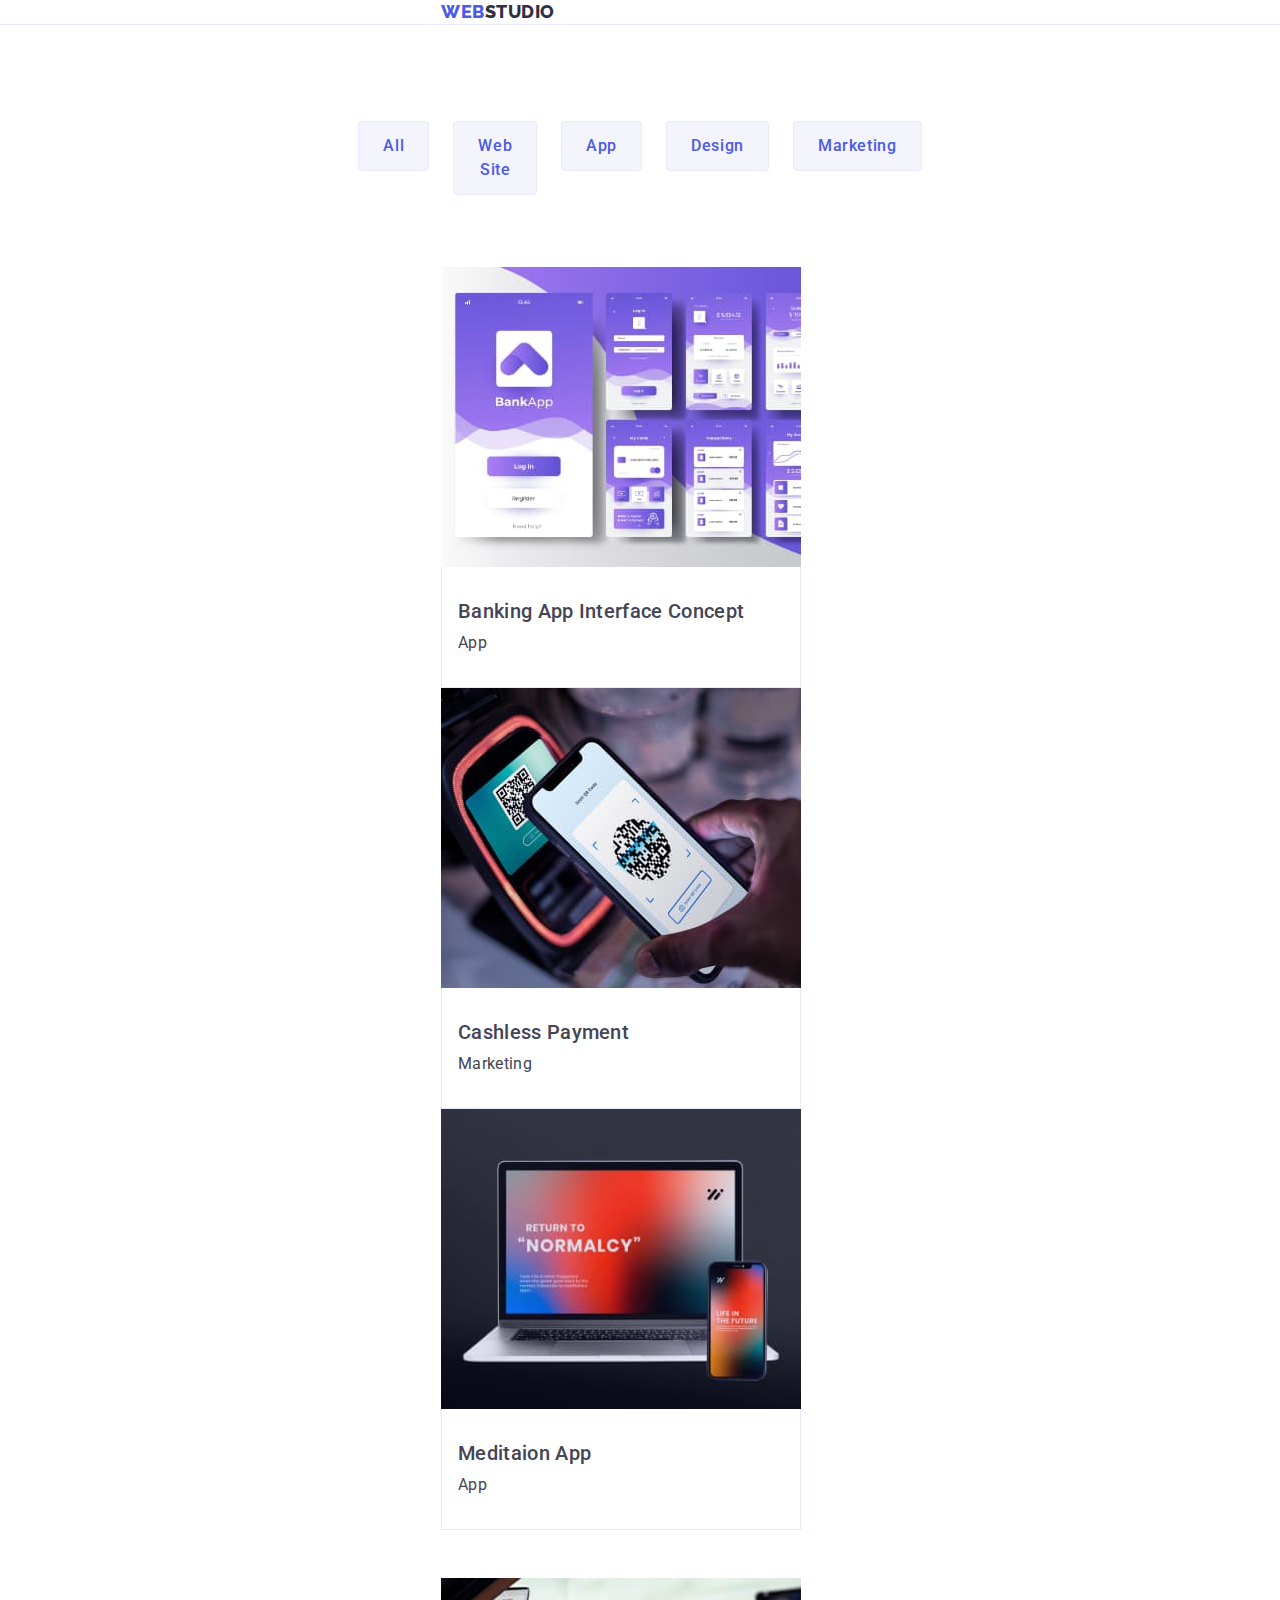
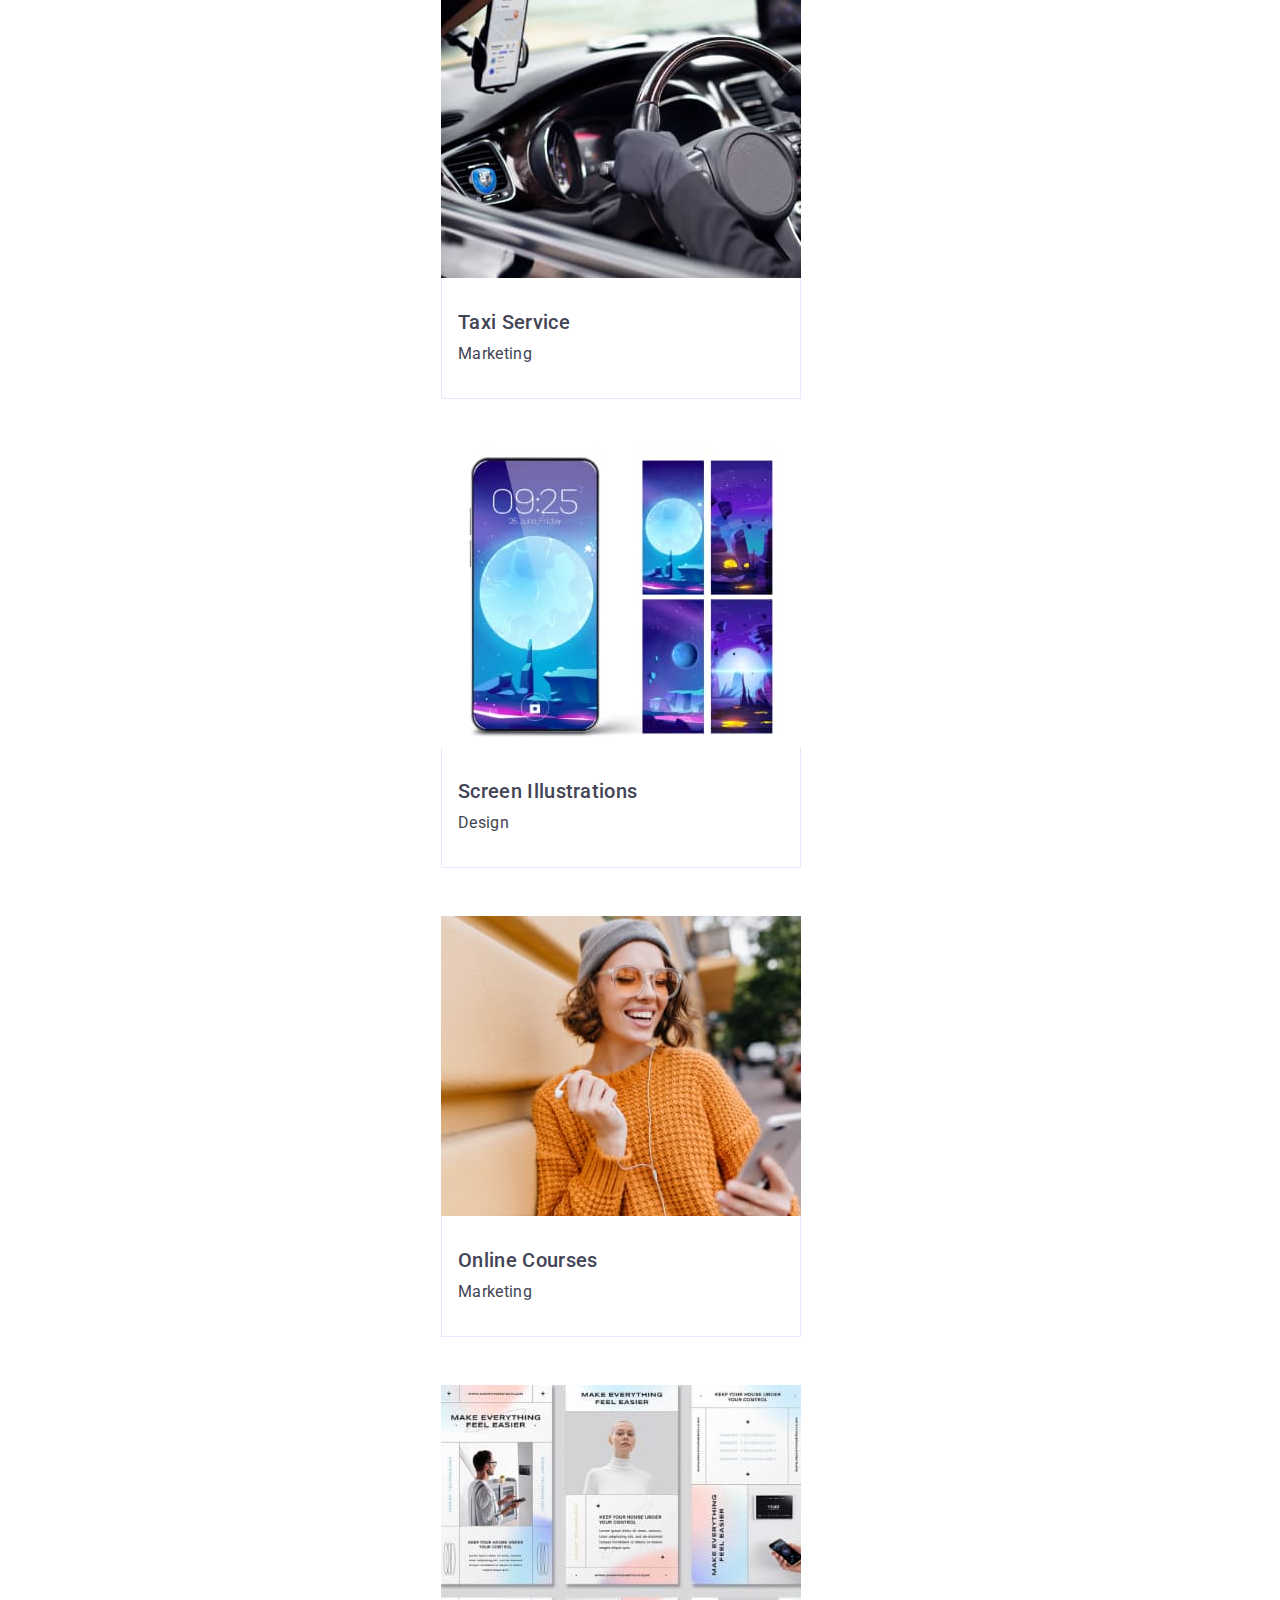
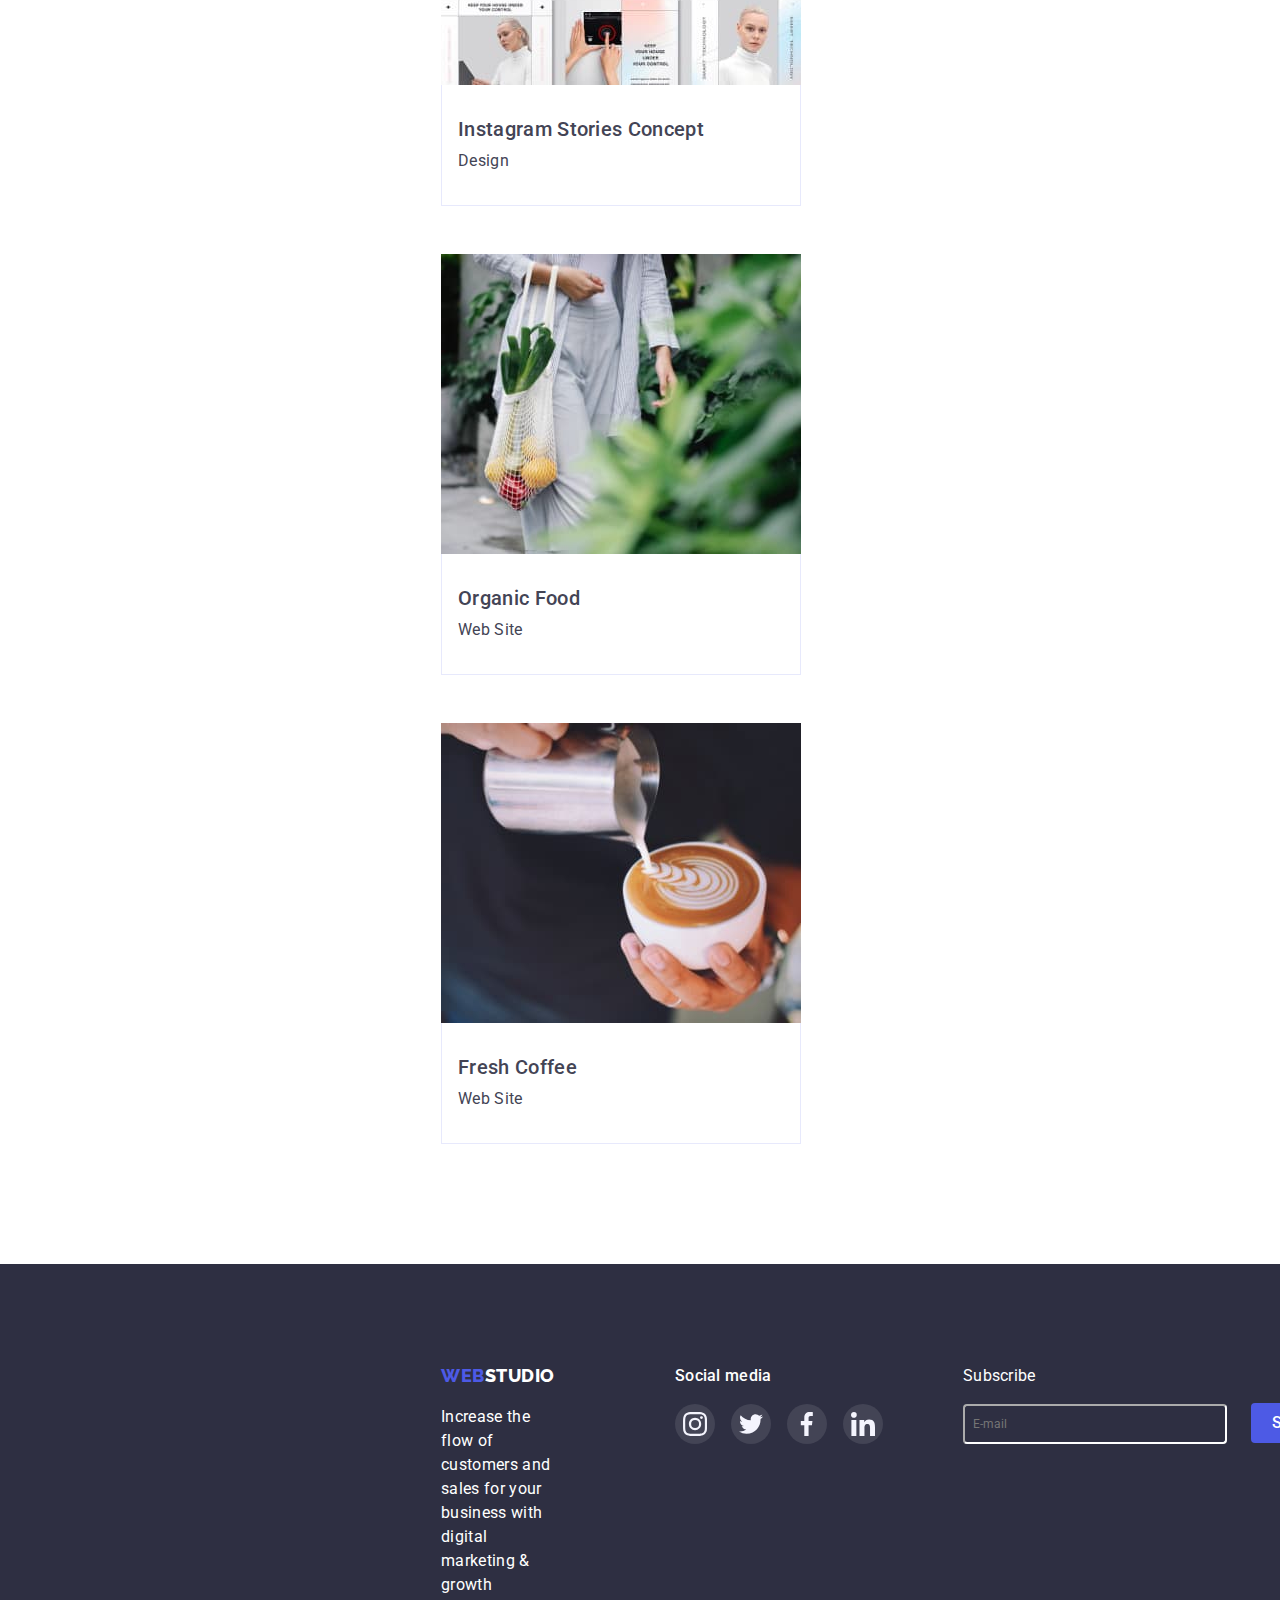
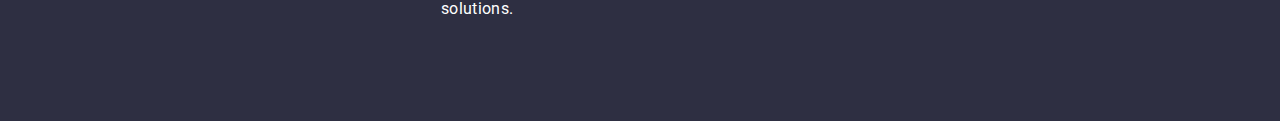
==== commit 29433461: "added mur;up into portfolio page" ====
--- a/portfolio.html
+++ b/portfolio.html
@@ -22,41 +22,110 @@
       <!--navigation-->
       <div class="container">
         <div class="header-section">
-          <nav class="nav-block">
-            <a href="./index.html" class="logo"
-              ><span class="logo-part">Web</span>Studio</a
-            >
-            <ul class="navbar">
-              <li class="navbar-list item list">
-                <a href="./index.html" class="navbar-link">Studio</a>
-              </li>
-              <li class="navbar-list item list">
-                <a href="./portfolio.html" class="navbar-link current"
-                  >Portfolio</a
-                >
-              </li>
-              <li class="navbar-list item list">
-                <a href="" class="navbar-link">Contacts</a>
-              </li>
-            </ul>
-          </nav>
-
-          <address class="address">
-            <ul class="address-block">
-              <li class="contacts-list item list">
-                <a href="mailto:info@devstudio.com" class="contacts-mail"
-                  >info@devstudio.com</a
-                >
-              </li>
-              <li class="contacts-list item list">
-                <a href="tel:+110001111111" class="contacts-tel"
-                  >+11 (000) 111-11-11</a
-                >
-              </li>
-            </ul>
-          </address>
+          <a href="./index.html" class="logo"
+            ><span class="logo-part">Web</span>Studio</a
+          >
+          <button
+            data-menu-button
+            type="button"
+            class="burger-btn js-open-menu"
+          >
+            <svg class="burger" aria-label="mobile menu button">
+              <use
+                class="icon-menu"
+                href="./images/form-icon/symbol-defs.svg#icon-burger"
+              ></use>
+              <use
+                class="icon-cross"
+                href="./images/social_links/symbol-defs.svg#icon-close-icon"
+              ></use>
+            </svg>
+          </button>
+          <div class="container-menu js-menu-container">
+            <div class="container-nav">
+              <button class="close-mobile-menu js-close-menu" type="button">
+                <svg class="close-icon">
+                  <use
+                    href="./images/social_links/symbol-defs.svg#icon-close-icon"
+                  ></use>
+                </svg>
+              </button>
+              <nav class="nav-block">
+                <ul class="navbar">
+                  <li class="navbar-list item list">
+                    <a href="./index.html" class="navbar-link current"
+                      >Studio</a
+                    >
+                  </li>
+                  <li class="navbar-list item list">
+                    <a href="./portfolio.html" class="navbar-link">Portfolio</a>
+                  </li>
+                  <li class="navbar-list item list">
+                    <a href="#" class="navbar-link">Contacts</a>
+                  </li>
+                </ul>
+              </nav>
+            </div>
+            <div class="container-address">
+              <address class="address">
+                <ul class="address-block">
+                  <li class="contacts-list item list">
+                    <a href="mailto:info@devstudio.com" class="contacts-mail"
+                      >info@devstudio.com</a
+                    >
+                  </li>
+                  <li class="contacts-list item list">
+                    <a href="tel:+110001111111" class="contacts-tel"
+                      >+11 (000) 111-11-11</a
+                    >
+                  </li>
+                </ul>
+              </address>
+            </div>
+            <div class="mobil-menu-link">
+              <ul class="personal-links list">
+                <li class="personal-item">
+                  <a href="#" class="personal-link">
+                    <svg class="personal_media-icon">
+                      <use
+                        href="./images/social_links/symbol-defs.svg#icon-instagram"
+                      ></use>
+                    </svg>
+                  </a>
+                </li>
+                <li class="personal-item">
+                  <a href="#" class="personal-link">
+                    <svg class="personal_media-icon">
+                      <use
+                        href="./images/social_links/symbol-defs.svg#icon-twitter"
+                      ></use>
+                    </svg>
+                  </a>
+                </li>
+                <li class="personal-item">
+                  <a href="#" class="personal-link">
+                    <svg class="personal_media-icon">
+                      <use
+                        href="./images/social_links/symbol-defs.svg#icon-facebook"
+                      ></use>
+                    </svg>
+                  </a>
+                </li>
+                <li class="personal-item">
+                  <a href="#" class="personal-link">
+                    <svg class="personal_media-icon">
+                      <use
+                        href="./images/social_links/symbol-defs.svg#icon-linkedin"
+                      ></use>
+                    </svg>
+                  </a>
+                </li>
+              </ul>
+            </div>
+          </div>
         </div>
       </div>
+
     </header>
 
     <!--portfolio-->
@@ -407,5 +476,6 @@
         </div>
       </div>
     </footer>
+    <script src="./js/mobile.js"></script>
   </body>
 </html>
--- a/css/style.css
+++ b/css/style.css
@@ -27,9 +27,9 @@
   clip: rect(0 0 0 0);
   overflow: hidden;
 }
-*/
+
 /*------------global-----------------*/
- 
+
 body {
   color: var(--primery-text-color);
   font-family: "Roboto", sans-serif;
@@ -77,7 +77,6 @@
 
 /*---header----*/
 .page-hader {
-  padding: var(--main-small-space);
   border-bottom: 1px solid var(--button-border-color);
 }
 .header-section {
@@ -85,8 +84,9 @@
 }
 
 /*-------------block nav-----------*/
-/* .burger-btn {
-  border-color: transparent;
+.burger-btn {
+  border: 1px solid rgba(231, 233, 252, 1);
+  border-radius: 50%;
   background-color: transparent;
   padding: 0;
 }
@@ -97,13 +97,16 @@
   display: block;
   fill: rgba(46, 47, 66, 1);
   background-color: rgba(255, 255, 255, 1);
-  outline: none;
   width: 30px;
-  height: 19px;
-} */
-
+  height: 20px;
+ 
+}
+.icon-cross {
+  max-width: 8px; 
+  max-height: 8px;
+}
 /*-------------logo----------------*/
-/* .logo {
+.logo {
   color: var(--title-text-color);
   font-family: Raleway;
   font-weight: 800;
@@ -160,10 +163,10 @@
   background-color: var(--accent-color-hover);
 
   border-radius: 2px;
-} */
+}
 
 /*-----------address block----------*/
-/* .address {
+.address {
   margin-left: auto;
 }
 .address-block {
@@ -185,11 +188,12 @@
 .contacts-tel:hover,
 .contacts-tel:focus {
   color: var(--accent-color-hover);
-} */
+}
+
 /*-------------block nav-----------*/
 
 /*------------------hero block--------*/
-/* .hero-page {
+.hero-page {
   color: var(--secodary-text-color);
   max-width: 1440px;
 
@@ -241,7 +245,7 @@
 .hero-btn:hover,
 .hero-btn:focus {
   background-color: var(--accent-color-hover);
-} */
+}
 .backdrop {
   position: fixed;
   top: 0;
@@ -317,7 +321,7 @@
 }
 
 /*-----------modal form----------*/
-/* .form {
+.form {
   margin: 0;
   padding: 0;
 }
@@ -464,9 +468,9 @@
 .modal-form-btn:focus {
   background-color: var(--accent-color-hover);
   transition: 0.25s linear;
-} */
+}
 /*------------------features-------------*/
-/* .features-block {
+.features-block {
   margin-bottom: var(--main-large-spase);
 }
 
@@ -508,7 +512,7 @@
   background-image: url(../images/background/astronaut.svg);
 }
 /*------------------competence------------*/
-/* .work-section {
+.work-section {
   margin-bottom: var(--main-large-spase);
 }
 .work-title {
@@ -519,8 +523,8 @@
   letter-spacing: 0.02em;
   margin-bottom: 72px;
   text-align: center;
-} */
-/* .work-list {
+}
+*/ .work-list {
   margin-left: var(--main-small-space);
 }
 .work-list:first-child {
@@ -530,7 +534,8 @@
   display: flex;
   flex-basis: calc(100% / 3);
   margin: 0;
-} */
+}
+*/
 
 /*---------------------team---------------*/
 .team {
--- a/css/tablet.css
+++ b/css/tablet.css
@@ -2,9 +2,18 @@
   .container {
     max-width: 736px;
   }
+.page-header {
+  display: block;
+}
   .burger-btn {
     display: none;
   }
+   .close-mobile-menu{
+    display: none;
+   }
+   .mobile-menu{
+    display: none;
+   }
 
   .address-block {
     display: flex;
@@ -12,15 +21,55 @@
     gap: 12px;
     margin-left: auto;
   }
-  .logo{
+  .logo {
     margin-right: 0;
   }
   .navbar {
-  display: flex;
-  margin-left: 0;
-  gap: 40px;
-}
-
+    display: flex;
+    margin-left: 0;
+    gap: 40px;
+  }
 }
 @media screen and (max-width: 1120px) {
+  .backdrop {
+    position: fixed;
+    top: 0;
+    left: 0;
+    width: 100%;
+    height: 100%;
+
+    background-color: rgba(46, 47, 66, 0.4);
+    transition: opacity 250ms linear, visibility 250ms linear;
+  }
+  .is-hidden {
+    visibility: hidden;
+    pointer-events: none;
+  }
+  .backdrop.is-hidden {
+    opacity: 0;
+    pointer-events: none;
+  }
+  .modal {
+    position: absolute;
+    display: inline-block;
+    align-items: center;
+    top: 50%;
+    left: 50%;
+
+    width: 408px;
+    height: 584px;
+
+    padding: 24px;
+
+    background-color: #fcfcfc;
+    border-radius: 4px;
+    box-shadow: 0px 1px 1px rgba(0, 0, 0, 0.14), 0px 1px 3px rgba(0, 0, 0, 0.12),
+      0px 2px 1px rgba(0, 0, 0, 0.2);
+
+    transform: translate(-50%, -50%) scale(1);
+    transition: 0.25s linear;
+  }
+  .backdrop.is-hidden .modal {
+    transform: translate(-50%, -50%) scale(0);
+  }
 }
--- a/css/mobile.css
+++ b/css/mobile.css
@@ -1,11 +1,6 @@
 @media screen and (min-width: 480px) {
   .container {
     max-width: 428px;
-  }
-
-  .hero-page {
-    margin-bottom: 102px;
-    padding: 112px 39px;
   }
 
   .form {
@@ -14,9 +9,6 @@
     padding: 0;
   }
 
-  .team {
-    padding: 0;
-  }
   .team-title {
     font-weight: 700;
   }
@@ -32,17 +24,7 @@
     margin-bottom: 8px;
   }
 
-  .features-list::before {
-    position: absolute;
-    display: none;
-  }
-
-  .features-block {
-    padding-left: 15px;
-    padding-right: 15px;
-    padding-bottom: 96px;
-    margin: 0;
-  }
+ 
 
   .customer-block {
     padding-top: 96px;
@@ -52,47 +34,74 @@
 
     background-color: var(--primary-bg-color);
   }
-}
-@media screen and (max-width: 768px) {
+  .container-menu {
+    display: none;
+  }
+}
+@media screen and (max-width: 767px) {
+  .hero-page {
+    padding: 112px 39px;
+    margin-bottom: 0;
+  }
+  .nav-block {
+    display: block;
+    transition: none;
+  }
+  .modal {
+    max-width: 392px;
+  }
   .header-section {
-    display: block;
-  }
-  .page-header {
-    padding-left: 0;
-    padding-right: 0;
-  }
-  .navbar {
-    display: none;
-  }
-  .address {
-    display: none;
-  }
-
-  .nav-block {
+    position: relative;
     padding-top: 24px;
     padding-bottom: 24px;
     display: flex;
     justify-content: space-between;
   }
 
+  .navbar {
+    display: none;
+  }
+  .address {
+    display: none;
+  }
+
   .work-section {
     display: none;
   }
+   .features-block {
+    margin-bottom: 0;
+  }
+  .features-list::before {
+    position: absolute;
+    display: none;
+  }
+  .team {
+    padding-top: 96px;
+    padding-bottom: 0;
+  }
   .team-list {
     display: flex;
     flex-direction: column;
     gap: 72px;
   }
   .container-team {
-    padding: 96px 82px;
+    padding: 0 82px 96px;
+  }
+  .team-image {
+    width: 100%;
+  }
+
+  .customer-block {
+    padding-top: 96px;
+    padding-bottom: 96px;
   }
   .customer-list {
     display: flex;
     padding: 0;
     margin: 0;
     flex-wrap: wrap;
-    row-gap: 16px;
-    column-gap: 72px;
+    row-gap: 72px;
+    column-gap: 16px;
   }
 
   .brand-link {
@@ -107,9 +116,15 @@
     flex-direction: column;
     gap: 72px;
     width: 100%;
+    padding: 96px 15px;
+  }
+  .footer-block {
+    width: 100%;
+    display: block;
     padding-left: 15px;
     padding-right: 15px;
-    margin-top: 102px;
+
+    margin-bottom: 0;
   }
   .features-title {
     color: rgba(46, 47, 66, 1);
@@ -118,8 +133,9 @@
     text-align: center;
     margin-bottom: 8px;
   }
-  .footer-block {
-    display: block;
+  .features-list::before {
+    position: absolute;
+    display: none;
   }
 
   .footer {
@@ -129,27 +145,30 @@
   }
   .form-footer {
     display: block;
-
     margin-left: 0;
   }
 
   .footer-logo {
     width: 100%;
     margin-bottom: 72px;
+  }
+  .footer-text {
+    width: 100%;
+    text-align: left;
   }
 
   .social-links {
     margin-left: 0;
     margin-bottom: 72px;
   }
+
   .label {
     display: block;
     width: 100%;
   }
   .input-info {
     display: block;
-    margin-left: 0 auto;
-    margin-right: 0 auto;
+    margin: 0 auto;
     margin-bottom: 16px;
     margin-top: 16px;
     max-width: 100%;
@@ -164,163 +183,75 @@
   }
   .subscribe-btn {
     margin: 0 auto;
-  }
-
-  .backdrop {
-    position: fixed;
+    max-width: 100%;
+  }
+  /* BURGER  */
+
+  .burger:hover {
+    fill: var(--accent-color-hover);
+  }
+  .burger-btn .icon-cross {
+    display: none;
+  }
+  .burger-btn.is-open .icon-cross {
+    display: block;
+  }
+  .burger-btn.is-open .icon-menu {
+    display: none;
+  }
+
+  .container-menu {
+    display: none;
+    position: absolute;
+
     top: 0;
     left: 0;
-    width: 100%;
-    height: 100%;
-
-    background-color: rgba(46, 47, 66, 0.4);
-    transition: opacity 250ms linear, visibility 250ms linear;
-  }
-  .modal {
-    position: absolute;
-    display: inline-block;
-    align-items: center;
-    top: 50%;
-    left: 50%;
-
-    width: 392px;
-    height: 584px;
-
-    padding: 24px;
-
-    background-color: #fcfcfc;
-    border-radius: 4px;
-    box-shadow: 0px 1px 1px rgba(0, 0, 0, 0.14), 0px 1px 3px rgba(0, 0, 0, 0.12),
-      0px 2px 1px rgba(0, 0, 0, 0.2);
-
-    transform: translate(-50%, -50%) scale(1);
-    transition: 0.25s linear;
-  }
-}
-
-.burger-btn .icon-cross {
-  display: none;
-}
-.burger-btn.is-open .icon-cross {
-  display: block;
-}
-.burger-btn.is-open .icon-menu {
-  display: none;
-}
-.burger-btn {
-  border: #000000;
-  border-radius: 50%;
-  border-color: transparent;
-  background-color: transparent;
-  padding: 0;
-}
-.burger:hover {
-  fill: var(--accent-color-hover);
-}
-.burger {
-  display: block;
-  fill: rgba(46, 47, 66, 1);
-  background-color: rgba(255, 255, 255, 1);
-  outline: none;
-  width: 30px;
-  height: 19px;
-}
-.logo {
-  color: var(--title-text-color);
-  font-family: Raleway;
-  font-weight: 800;
-  font-size: 18px;
-  line-height: 1.33;
-  letter-spacing: 0.03em;
-  text-transform: uppercase;
-}
-.logo-part {
-  color: var(--accent-color);
-}
-.logo-second {
-  color: var(--secodary-text-color);
-}
-
-.hero-page {
-  color: var(--secodary-text-color);
-  max-width: 1440px;
-  text-align: center;
-  content: "";
-
-  background-color: var(--primery-text-color);
-  background-image: linear-gradient(
-      rgba(46, 47, 66, 0.7),
-      rgba(46, 47, 66, 0.7)
-    ),
-    url(../images/background/people-office\ 1.jpg);
-
-  background-repeat: no-repeat;
-  background-position: center center;
-  background-size: cover;
-}
-
-.hero-title {
+    padding: 24px 24px 35px 40px;
+    width: 100%;
+    background-color: var(--primary-bg-color);
+    z-index: 1;
+  }
+  .container-menu.is-open {
+    display: flex;
+    flex-direction: column;
+    width: 100%;
+  }
+  .container-menu.is-open .navbar {
+    display: flex;
+    flex-direction: column;
+    row-gap: 40px;
+    align-items: first baseline baseline;
+    margin-left: 0;
+    margin-bottom: 284px;
+  }
+  .container-menu.is-open .address {
+    display: flex;
+    flex-direction: column;
+  }
+  .container-menu.is-open .address-block {
+    display: flex;
+    flex-direction: column-reverse;
+    gap: 40px;
+    margin-bottom: 48px;
+  }
+}
+.container-menu.is-open .navbar-link {
+  font-size: 36px;
   font-weight: 700;
+}
+.container-menu.is-open .navbar-link:hover {
+  color: var(--accent-color-hover);
+}
+.container-menu.is-open .contacts-tel {
+  width: 100%;
   font-size: 36px;
-  line-height: 1.1;
-  letter-spacing: 0.02em;
-  margin-bottom: 72px;
-}
-
-.hero-btn {
-  display: block;
-  border-radius: 4px;
-  min-width: 169px;
-  padding: 16px 32px;
-  margin: 0 auto;
-  border: none;
-
-  color: var(--secodary-text-color);
-  background-color: var(--accent-color);
-  font-weight: 500;
-  letter-spacing: 0.04em;
-  line-height: 1.5;
-  cursor: pointer;
-  transition: 250ms linear;
-}
-
-.is-hidden {
-  visibility: hidden;
-  pointer-events: none;
-}
-.backdrop.is-hidden {
-  opacity: 0;
-  pointer-events: none;
-}
-.modal {
-  position: absolute;
-  display: inline-block;
-  align-items: center;
-  top: 50%;
-  left: 50%;
-
-  width: 392px;
-  height: 584px;
-
-  padding: 24px;
-
-  background-color: #fcfcfc;
-  border-radius: 4px;
-  box-shadow: 0px 1px 1px rgba(0, 0, 0, 0.14), 0px 1px 3px rgba(0, 0, 0, 0.12),
-    0px 2px 1px rgba(0, 0, 0, 0.2);
-
-  transform: translate(-50%, -50%) scale(1);
-  transition: 0.25s linear;
-}
-.backdrop.is-hidden .modal {
-  transform: translate(-50%, -50%) scale(0);
-}
-
-.close-hero_modal {
+  font-weight: 700;
+}
+.close-mobile-menu {
   display: block;
   margin-left: auto;
   padding: 8px;
-  margin-bottom: 24px;
+  margin-bottom: 32px;
 
   width: 24px;
   height: 24px;
@@ -330,169 +261,29 @@
   cursor: pointer;
   transition: 0.25s linear;
 }
-.close-hero_modal:hover,
-.close-hero_modal:focus {
-  background-color: var(--accent-color-hover);
-}
-
-.close-icon {
-  display: block;
-  margin: auto;
-  width: 100%;
-  height: 100%;
-
-  fill: #000000;
-}
-.close-icon:hover,
-.close-icon:focus {
-  fill: var(--primary-bg-color);
-}
-
-.form {
-  margin: 0;
-  padding: 0;
-}
-
-.form-title {
-  color: var(--title-text-color);
-  font-size: 16px;
-  margin-bottom: 14px;
-}
-.form-group {
-  position: relative;
-  display: flex;
-  flex-direction: column;
-
-  font-size: 12px;
-  text-align: left;
-  margin-bottom: 8px;
-}
-.form-group input {
-  height: 40px;
-}
-.form-group:nth-child(4n) {
-  margin-bottom: 16px;
-}
-.form-group:nth-child(5n) {
-  margin-bottom: 24px;
-}
-
-.form-input {
-  position: relative;
-}
-
-.input-icon {
-  display: inline;
-  position: absolute;
-  top: 14px;
-  left: 19px;
-  width: 12px;
-  height: 12px;
-  fill: rgba(46, 47, 66, 1);
-}
-
-.form-group label {
-  color: var(--form-color);
-}
-
-.form-group .formfield-input {
-  width: 100%;
-  padding: 11px 38px;
-  border: 1px solid rgba(46, 47, 66, 0.3);
-  border-radius: 4px;
-  outline: none;
-}
-.formfield-input:focus {
-  border-color: var(--form-color-focus);
-}
-input:focus + .input-icon {
-  border-color: var(--form-color-focus);
-  fill: var(--form-color-focus);
-}
-.comments {
-  width: 100%;
-  height: 120px;
-  padding: 8px 16px;
-  resize: none;
-  border-radius: 4px;
-  border: 1px solid rgba(46, 47, 66, 0.3);
-  outline: none;
-}
-
-.comments:focus {
-  border-color: var(--accent-color-hover);
-}
-
-.checkbox {
-  appearance: none;
-  position: absolute;
-}
-
-.checkbox-label::before {
-  position: absolute;
+.current::after {
+  display: none;
+}
+
+.hero-page {
+  color: var(--secodary-text-color);
+  max-width: 1440px;
+  text-align: center;
   content: "";
-  width: 16px;
-  height: 16px;
-  border: 1px solid rgba(46, 47, 66, 1);
-  border-radius: 4px;
-}
-.checkbox:checked + .checkbox-label::before {
-  border-color: rgba(64, 75, 191, 1);
-  background-color: rgba(64, 75, 191, 1);
-  transition: 0.25s linear;
-}
-
-.checkmark-icon {
-  position: absolute;
-  fill: transparent;
-  width: 10px;
-  height: 8px;
-  top: 45%;
-  left: 3px;
-  transform: translateY(-45%);
-}
-.checkmark-icon:focus {
-  fill: var(--primary-bg-color);
-}
-.checkbox:checked + .checkbox-label .checkmark-icon {
-  fill: var(--secodary-text-color);
-  transition: 0.25s linear;
-}
-
-.policy-accept {
-  margin-bottom: 24px;
-}
-
-.policy-accept {
-  margin-left: 24px;
-}
-.policy-link {
-  color: var(--accent-color);
-  text-decoration: underline;
-}
-.formfield-coment .comments::placeholder {
-  color: var(--form-color);
-}
-
-.modal-form-btn {
-  display: block;
-  border-radius: 4px;
-  min-width: 169px;
-  padding: 16px 32px;
-  margin: 0 auto;
-  border: none;
-
-  color: var(--secodary-text-color);
-  background-color: var(--accent-color);
-  font-weight: 500;
-  letter-spacing: 0.04em;
-  line-height: 1.5;
-  cursor: pointer;
-  transition: 0.25s linear;
-  box-shadow: 0px 4px 4px rgba(0, 0, 0, 0.15);
-}
-.modal-form-btn:hover,
-.modal-form-btn:focus {
-  background-color: var(--accent-color-hover);
-  transition: 0.25s linear;
-}
+
+  background-color: var(--primery-text-color);
+  background-image: linear-gradient(
+      rgba(46, 47, 66, 0.7),
+      rgba(46, 47, 66, 0.7)
+    ),
+    url(../images/background/people-office\ 1.jpg);
+
+  background-repeat: no-repeat;
+  background-position: center center;
+  background-size: cover;
+}
+
+.hero-title {
+  font-size: 36px;
+  margin-bottom: 72px;
+}
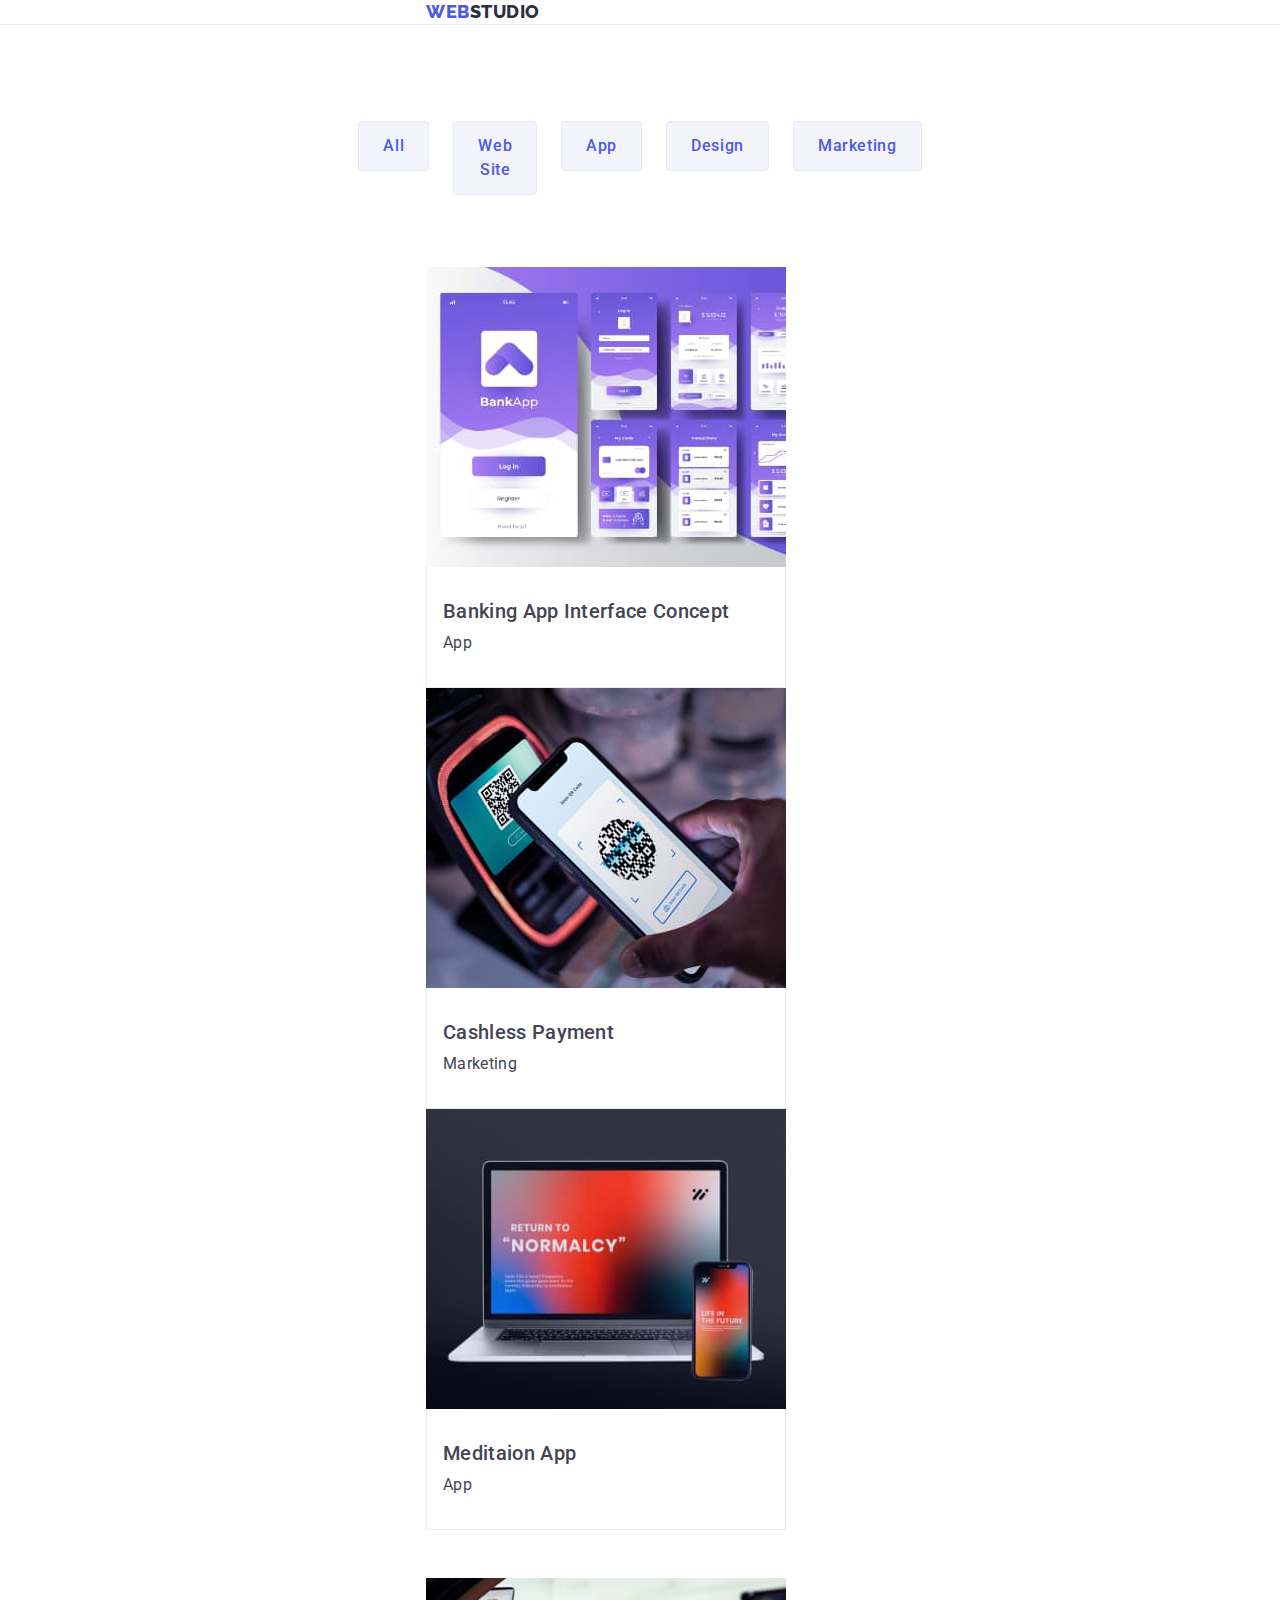
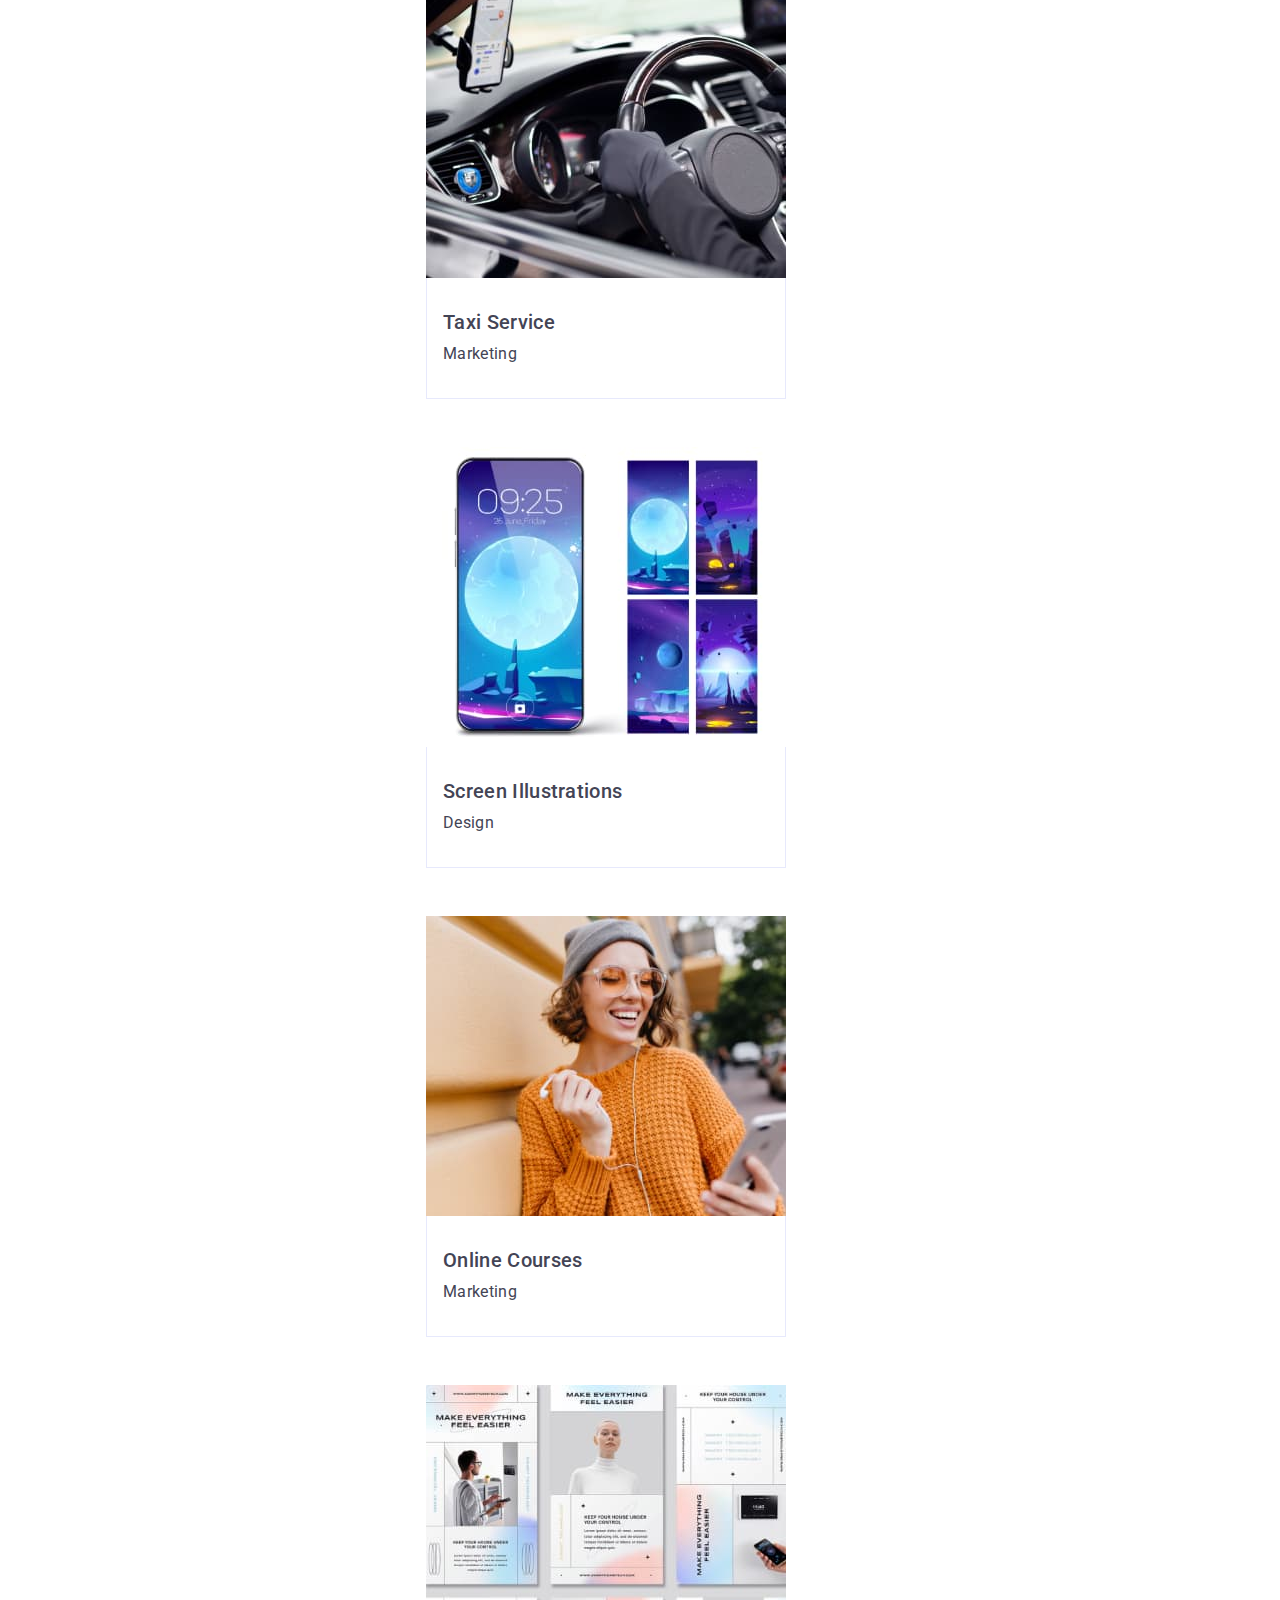
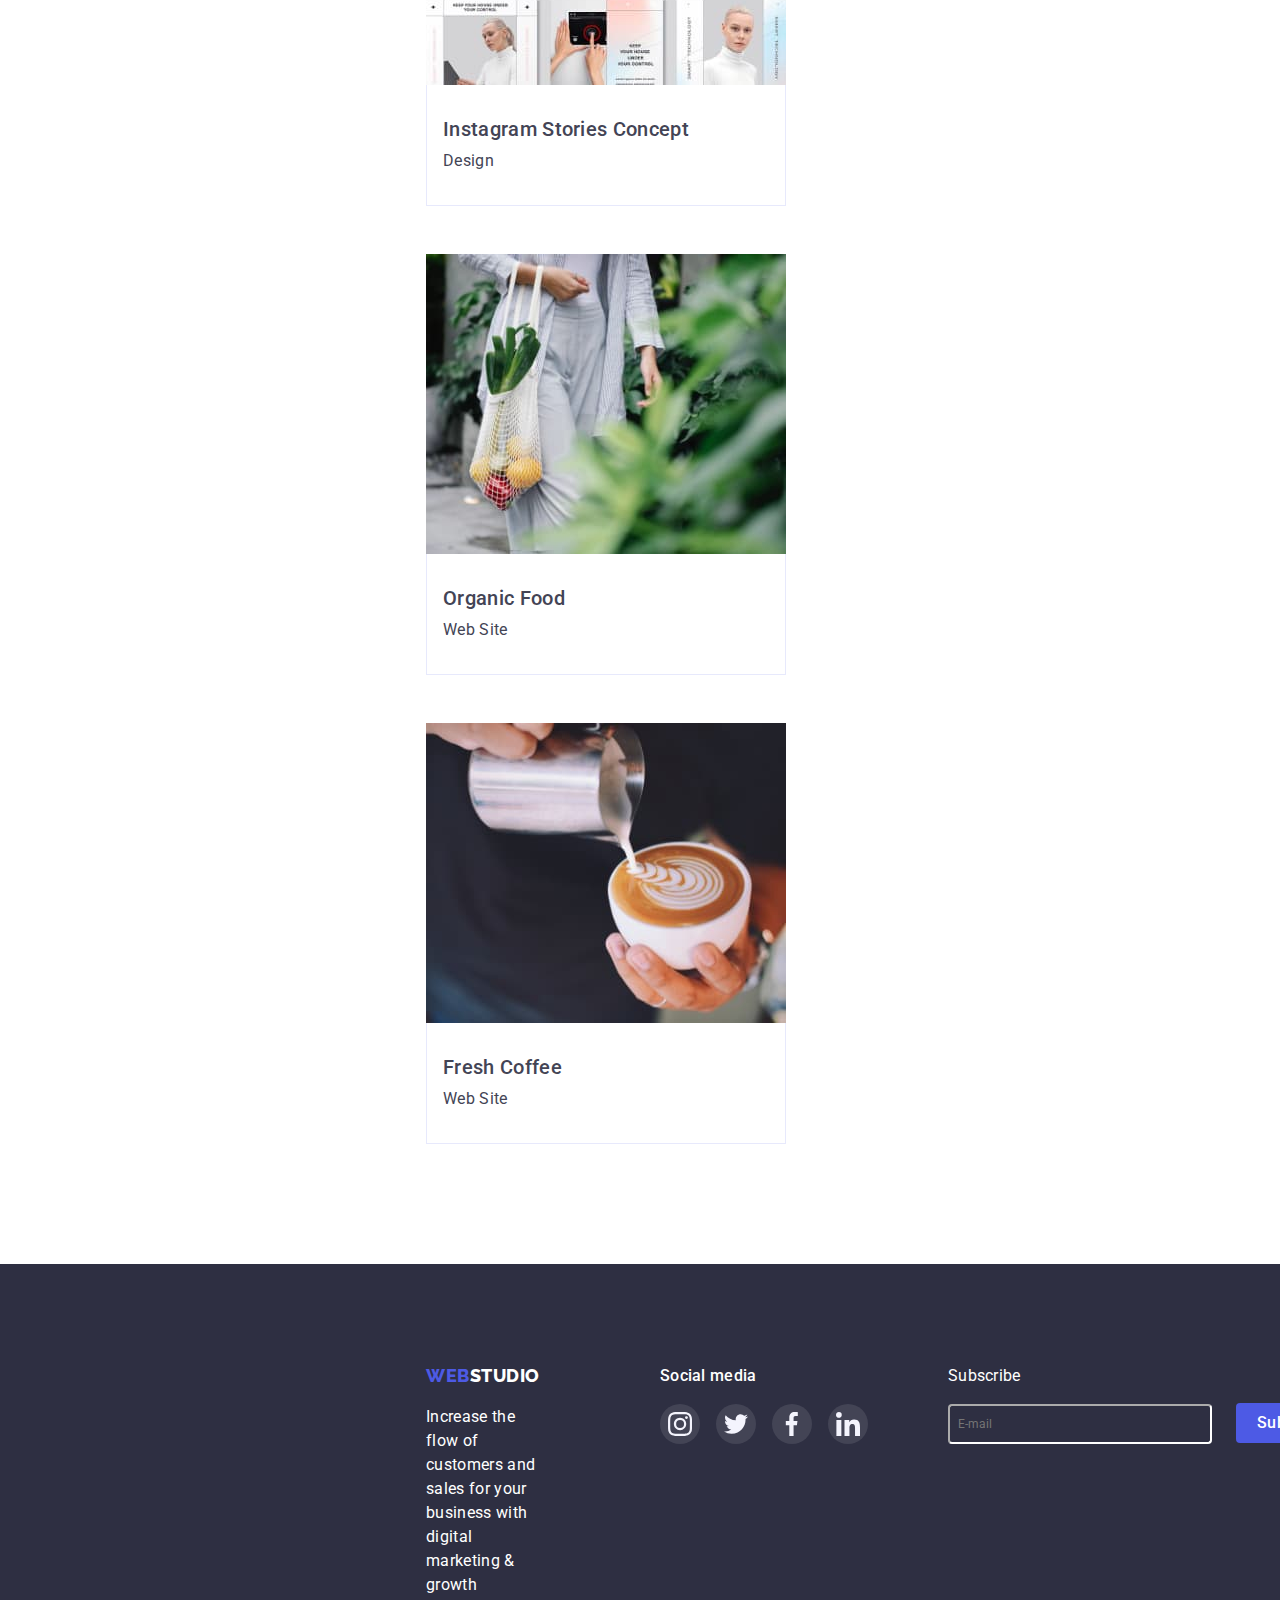
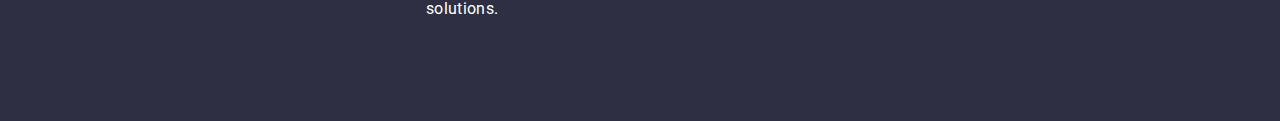
==== commit c53b0cfa: "formated markup index.html and portfolio.html" ====
--- a/portfolio.html
+++ b/portfolio.html
@@ -13,7 +13,7 @@
       rel="stylesheet"
       href="https://cdnjs.cloudflare.com/ajax/libs/modern-normalize/1.1.0/modern-normalize.min.css"
     />
-     <link rel="stylesheet" href="./css/style.css" />
+    <link rel="stylesheet" href="./css/style.css" />
     <link rel="stylesheet" href="./css/tablet.css" />
     <link rel="stylesheet" href="./css/mobile.css" />
   </head>
@@ -125,7 +125,6 @@
           </div>
         </div>
       </div>
-
     </header>
 
     <!--portfolio-->
--- a/css/style.css
+++ b/css/style.css
@@ -60,8 +60,6 @@
 
 .container {
   width: 100%;
-  padding-left: 15px;
-  padding-right: 15px;
   margin-right: auto;
   margin-left: auto;
 }
@@ -99,10 +97,9 @@
   background-color: rgba(255, 255, 255, 1);
   width: 30px;
   height: 20px;
- 
 }
 .icon-cross {
-  max-width: 8px; 
+  max-width: 8px;
   max-height: 8px;
 }
 /*-------------logo----------------*/
@@ -524,7 +521,7 @@
   margin-bottom: 72px;
   text-align: center;
 }
-*/ .work-list {
+.work-list {
   margin-left: var(--main-small-space);
 }
 .work-list:first-child {
--- a/css/mobile.css
+++ b/css/mobile.css
@@ -1,6 +1,7 @@
 @media screen and (min-width: 480px) {
   .container {
     max-width: 428px;
+    padding: 0;
   }
 
   .form {
@@ -23,8 +24,6 @@
     text-align: center;
     margin-bottom: 8px;
   }
-
- 
 
   .customer-block {
     padding-top: 96px;
@@ -52,8 +51,7 @@
   }
   .header-section {
     position: relative;
-    padding-top: 24px;
-    padding-bottom: 24px;
+    padding: 24px 15px;
     display: flex;
     justify-content: space-between;
   }
@@ -68,7 +66,7 @@
   .work-section {
     display: none;
   }
-   .features-block {
+  .features-block {
     margin-bottom: 0;
   }
   .features-list::before {
@@ -89,6 +87,12 @@
   }
   .team-image {
     width: 100%;
+  }
+  .personal-links {
+    display: flex;
+    max-width: 100%;
+    justify-content: space-between;
+    gap: unset;
   }
 
   .customer-block {
@@ -211,16 +215,17 @@
     background-color: var(--primary-bg-color);
     z-index: 1;
   }
+
   .container-menu.is-open {
     display: flex;
     flex-direction: column;
     width: 100%;
   }
+
   .container-menu.is-open .navbar {
     display: flex;
     flex-direction: column;
     row-gap: 40px;
-    align-items: first baseline baseline;
     margin-left: 0;
     margin-bottom: 284px;
   }
@@ -239,13 +244,16 @@
   font-size: 36px;
   font-weight: 700;
 }
-.container-menu.is-open .navbar-link:hover {
-  color: var(--accent-color-hover);
-}
+
 .container-menu.is-open .contacts-tel {
-  width: 100%;
+  max-width: 100%;
   font-size: 36px;
   font-weight: 700;
+}
+.container-menu.is-open .personal-links {
+  display: flex;
+  max-width: 100%;
+  justify-content: space-between;
 }
 .close-mobile-menu {
   display: block;
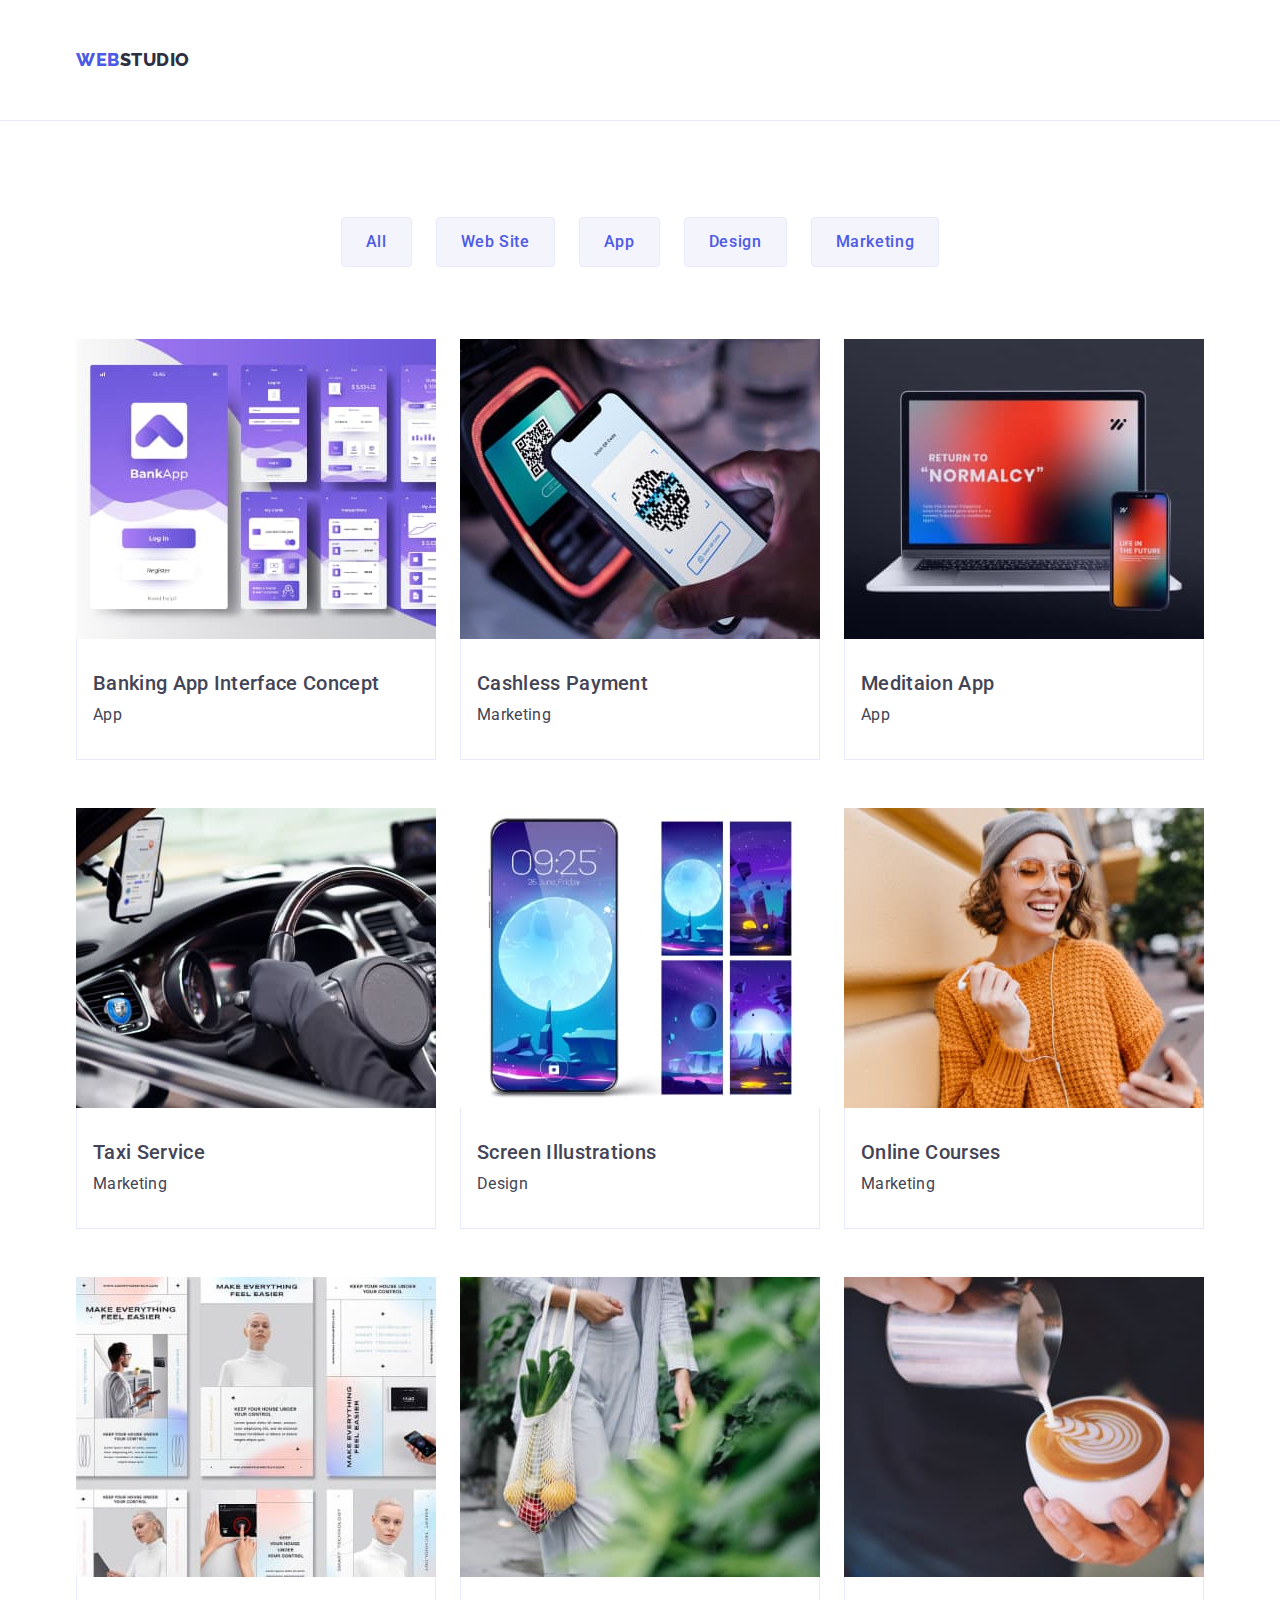
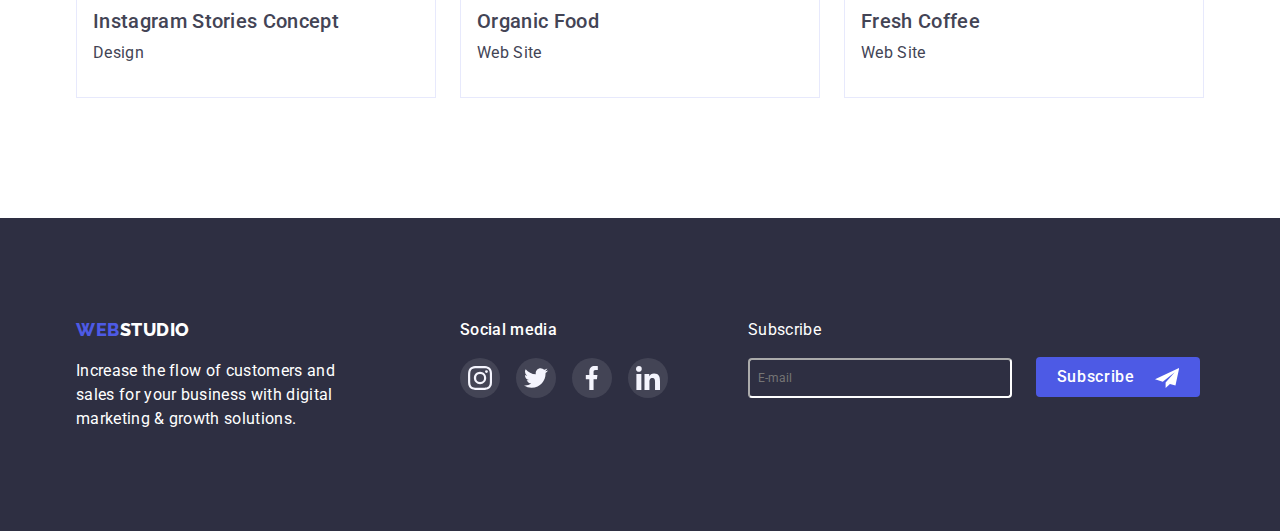
==== commit caabd933: "added selector to portfolio page" ====
--- a/portfolio.html
+++ b/portfolio.html
@@ -16,6 +16,7 @@
     <link rel="stylesheet" href="./css/style.css" />
     <link rel="stylesheet" href="./css/tablet.css" />
     <link rel="stylesheet" href="./css/mobile.css" />
+     <link rel="stylesheet" href="./css/desktop.css" />
   </head>
   <body>
     <header class="page-hader">
@@ -53,12 +54,12 @@
               <nav class="nav-block">
                 <ul class="navbar">
                   <li class="navbar-list item list">
-                    <a href="./index.html" class="navbar-link current"
+                    <a href="./index.html" class="navbar-link "
                       >Studio</a
                     >
                   </li>
                   <li class="navbar-list item list">
-                    <a href="./portfolio.html" class="navbar-link">Portfolio</a>
+                    <a href="./portfolio.html" class="navbar-link" current>Portfolio</a>
                   </li>
                   <li class="navbar-list item list">
                     <a href="#" class="navbar-link">Contacts</a>
@@ -160,7 +161,11 @@
               <a href="#" class="portfilio_link">
                 <div class="portfolio_thumb">
                   <img
-                    src="./images/portfolio/bankapp.jpg"
+                    srcset="
+                      ./images/images/mobile/portfolio/portfolio1.jpg     1x,
+                      ./images/images/mobile/portfolio/portfolio-1@2x.jpg 2x
+                    "
+                    src="./images/images/mobile/portfolio/portfolio1.jpg"
                     alt="example mobile banking app"
                   />
 
@@ -187,9 +192,11 @@
               <a href="#" class="portfilio_link">
                 <div class="portfolio_thumb">
                   <img
-                    src="./images/portfolio/nfc.jpg"
-                    width="360"
-                    height="300"
+                    srcset="
+                      ./images/images/mobile/portfolio/portfolio2.jpg            1x,
+                      ./images/images/mobile/portfolio/portfolio-mobile-2@2x.jpg 2x
+                    "
+                    src="./images/images/mobile/portfolio/portfolio2.jpg"
                     alt="example cashless payment"
                   />
                   <div class="portfolio_overlay">
@@ -212,9 +219,11 @@
               <a href="#" class="portfilio_link">
                 <div class="portfolio_thumb">
                   <img
-                    src="./images/portfolio/maditationapp.jpg"
-                    width="360"
-                    height="300"
+                    srcset="
+                      ./images/images/mobile/portfolio/portfolio3.jpg            1x,
+                      ./images/images/mobile/portfolio/portfolio-mobile-3@2x.jpg 2x
+                    "
+                    src="./images/images/mobile/portfolio/portfolio3.jpg"
                     alt="example maditation app on lap top"
                   />
                   <div class="portfolio_overlay">
@@ -237,9 +246,11 @@
               <a href="#" class="portfilio_link">
                 <div class="portfolio_thumb">
                   <img
-                    src="./images/portfolio/taxiapp.jpg"
-                    width="360"
-                    height="300"
+                    srcset="
+                      ./images/images/mobile/portfolio/portfolio4.jpg            1x,
+                      ./images/images/mobile/portfolio/portfolio-mobile-4@2x.jpg 2x
+                    "
+                    src="./images/images/mobile/portfolio/portfolio4.jpg"
                     alt="driver watching mobile taxi app"
                   />
                   <div class="portfolio_overlay">
@@ -263,9 +274,11 @@
               <a href="#" class="portfilio_link">
                 <div class="portfolio_thumb">
                   <img
-                    src="./images/portfolio/screen.jpg"
-                    width="360"
-                    height="300"
+                    srcset="
+                      ./images/images/mobile/portfolio/portfolio5.jpg            1x,
+                      ./images/images/mobile/portfolio/portfolio-mobile-5@2x.jpg 2x
+                    "
+                    src="./images/images/mobile/portfolio/portfolio5.jpg"
                     alt="mobile phone screen with 4 kinds of pictures"
                   />
                   <div class="portfolio_overlay">
@@ -289,9 +302,11 @@
               <a href="#" class="portfilio_link">
                 <div class="portfolio_thumb">
                   <img
-                    src="./images/portfolio/courses.jpg"
-                    width="360"
-                    height="300"
+                    srcset="
+                      ./images/images/mobile/portfolio/portfolio6.jpg            1x,
+                      ./images/images/mobile/portfolio/portfolio-mobile-6@2x.jpg 2x
+                    "
+                    src="./images/images/mobile/portfolio/portfolio6.jpg"
                     alt="red hair girl watching phone and smile"
                   />
                   <div class="portfolio_overlay">
@@ -314,9 +329,11 @@
               <a href="#" class="portfilio_link">
                 <div class="portfolio_thumb">
                   <img
-                    src="./images/portfolio/instagram.jpg"
-                    width="360"
-                    height="300"
+                    srcset="
+                      ./images/images/mobile/portfolio/portfolio7.jpg            1x,
+                      ./images/images/mobile/portfolio/portfolio-mobile-7@2x.jpg 2x
+                    "
+                    src="./images/images/mobile/portfolio/portfolio7.jpg"
                     alt="collage different instagram pages style"
                   />
                   <div class="portfolio_overlay">
@@ -341,9 +358,11 @@
               <a href="#" class="portfilio_link">
                 <div class="portfolio_thumb">
                   <img
-                    src="./images/portfolio/food.jpg"
-                    width="360"
-                    height="300"
+                    srcset="
+                      ./images/images/mobile/portfolio/portfolio8.jpg            1x,
+                      ./images/images/mobile/portfolio/portfolio-mobile-8@2x.jpg 2x
+                    "
+                    src="./images/images/mobile/portfolio/portfolio8.jpg"
                     alt="a woman carries fresh vegetables"
                   />
                   <div class="portfolio_overlay">
@@ -366,9 +385,11 @@
               <a href="#" class="portfilio_link">
                 <div class="portfolio_thumb">
                   <img
-                    src="./images/portfolio/cofeee.jpg"
-                    width="360"
-                    height="300"
+                    srcset="
+                      ./images/images/mobile/portfolio/portfolio9.jpg            1x,
+                      ./images/images/mobile/portfolio/portfolio-mobile-9@2x.jpg 2x
+                    "
+                    src="./images/images/mobile/portfolio/portfolio9.jpg"
                     alt="barista pours coffee into a cup"
                   />
                   <div class="portfolio_overlay">
--- a/css/style.css
+++ b/css/style.css
@@ -579,7 +579,7 @@
 }
 .personal-links {
   display: flex;
-  justify-content: center;
+  justify-content: space-between;
   gap: 24px;
   padding: 0;
 }
--- a/css/tablet.css
+++ b/css/tablet.css
@@ -1,35 +1,76 @@
 @media screen and (min-width: 768px) {
   .container {
     max-width: 736px;
+    padding-left: 15px;
+    padding-right: 15px;
+    margin-left: auto;
+    margin-right: auto;
   }
-.page-header {
-  display: block;
-}
+  .logo {
+    padding-top: 24px;
+    padding-bottom: 24px;
+  }
+  .container-nav {
+    display: block;
+  }
+  .container-menu {
+    display: flex;
+    gap: 120px;
+    vertical-align: middle;
+    margin-left: 120px;
+  }
+  .nav-block {
+    padding-top: 24px;
+    padding-bottom: 24px;
+  }
+  
+
+  .page-header {
+    display: block;
+  }
   .burger-btn {
     display: none;
   }
-   .close-mobile-menu{
-    display: none;
-   }
-   .mobile-menu{
-    display: none;
-   }
+  .navbar-link:hover,
+.navbar-link:focus {
+  color: var(--accent-color-hover);
+}
 
-  .address-block {
-    display: flex;
-    flex-direction: column;
-    gap: 12px;
-    margin-left: auto;
-  }
-  .logo {
-    margin-right: 0;
-  }
-  .navbar {
-    display: flex;
-    margin-left: 0;
-    gap: 40px;
-  }
+.navbar-list {
+  position: relative;
+  transition: 0.25s linear;
 }
+.current::after {
+  display: block;
+  top: 53px;
+}
+.navbar-link:hover,
+.navbar-link:focus {
+  color: var(--accent-color-hover);
+}
+}
+.mobile-menu {
+  display: none;
+}
+.mobil-menu-link {
+  display: none;
+}
+
+.address-block {
+  display: flex;
+  flex-direction: column;
+  gap: 12px;
+  padding-top: 10px;
+  padding-bottom: 10px;
+}
+
+.navbar {
+  display: flex;
+  margin-left: 0;
+  gap: 40px;
+}
+
+
 @media screen and (max-width: 1120px) {
   .backdrop {
     position: fixed;
@@ -72,4 +113,7 @@
   .backdrop.is-hidden .modal {
     transform: translate(-50%, -50%) scale(0);
   }
+  .close-mobile-menu {
+    display: none;
+  }
 }
--- a/css/mobile.css
+++ b/css/mobile.css
@@ -1,7 +1,11 @@
 @media screen and (min-width: 480px) {
   .container {
     max-width: 428px;
-    padding: 0;
+    padding-left: 15px;
+    padding-right: 15px;
+  }
+  .container-menu{
+    display: block;
   }
 
   .form {
@@ -42,16 +46,14 @@
     padding: 112px 39px;
     margin-bottom: 0;
   }
-  .nav-block {
-    display: block;
-    transition: none;
-  }
+
   .modal {
     max-width: 392px;
   }
   .header-section {
     position: relative;
-    padding: 24px 15px;
+    padding-top: 24px;
+    padding-bottom: 24px;
     display: flex;
     justify-content: space-between;
   }
@@ -211,9 +213,11 @@
     top: 0;
     left: 0;
     padding: 24px 24px 35px 40px;
-    width: 100%;
+    width: 100hv;
+    height: 100vh;
     background-color: var(--primary-bg-color);
     z-index: 1;
+    overflow: scroll;
   }
 
   .container-menu.is-open {
@@ -227,7 +231,7 @@
     flex-direction: column;
     row-gap: 40px;
     margin-left: 0;
-    margin-bottom: 284px;
+    margin-bottom: 264px;
   }
   .container-menu.is-open .address {
     display: flex;
@@ -235,11 +239,23 @@
   }
   .container-menu.is-open .address-block {
     display: flex;
-    flex-direction: column-reverse;
+    flex-wrap: wrap;
     gap: 40px;
     margin-bottom: 48px;
   }
-}
+  .buttons-list {
+    display: flex;
+    flex-wrap: wrap;
+    justify-content: flex-start;
+  }
+  .portfolio-block{
+    margin-bottom: 48px ;
+  }
+  .portfolio-list {
+   width: 396px;
+  }
+}
+
 .container-menu.is-open .navbar-link {
   font-size: 36px;
   font-weight: 700;
@@ -249,6 +265,9 @@
   max-width: 100%;
   font-size: 36px;
   font-weight: 700;
+}
+.container-menu.is-open .mobil-menu-link {
+  margin-right: 36px;
 }
 .container-menu.is-open .personal-links {
   display: flex;
@@ -284,8 +303,7 @@
       rgba(46, 47, 66, 0.7),
       rgba(46, 47, 66, 0.7)
     ),
-    url(../images/background/people-office\ 1.jpg);
-
+    url(../images/images/mobile/bg/ofice-bg-mobile.jpg);
   background-repeat: no-repeat;
   background-position: center center;
   background-size: cover;
@@ -295,3 +313,14 @@
   font-size: 36px;
   margin-bottom: 72px;
 }
+@media screen and (min-device--pixel-ratio: 2) and (max-width: 767px),
+  screen and (min-resolution: 192dpi) and (max-width: 767px),
+  screen and (min-resolution: 2dppx) and (max-width: 767px) {
+  .hero-page {
+    background-image: linear-gradient(
+        rgba(46, 47, 66, 0.7),
+        rgba(46, 47, 66, 0.7)
+      ),
+      url(../images/images/mobile/bg/hero-bg-mobile@2x.jpg);
+  }
+}
--- a/css/desktop.css
+++ b/css/desktop.css
@@ -0,0 +1,10 @@
+@media screen and (min-width: 1200px) {
+  .container {
+    max-width: 1158px;
+  }
+  .page-hader {
+    padding: var(--main-small-space);
+  }
+}
+
+/*----------special properties-------*/
